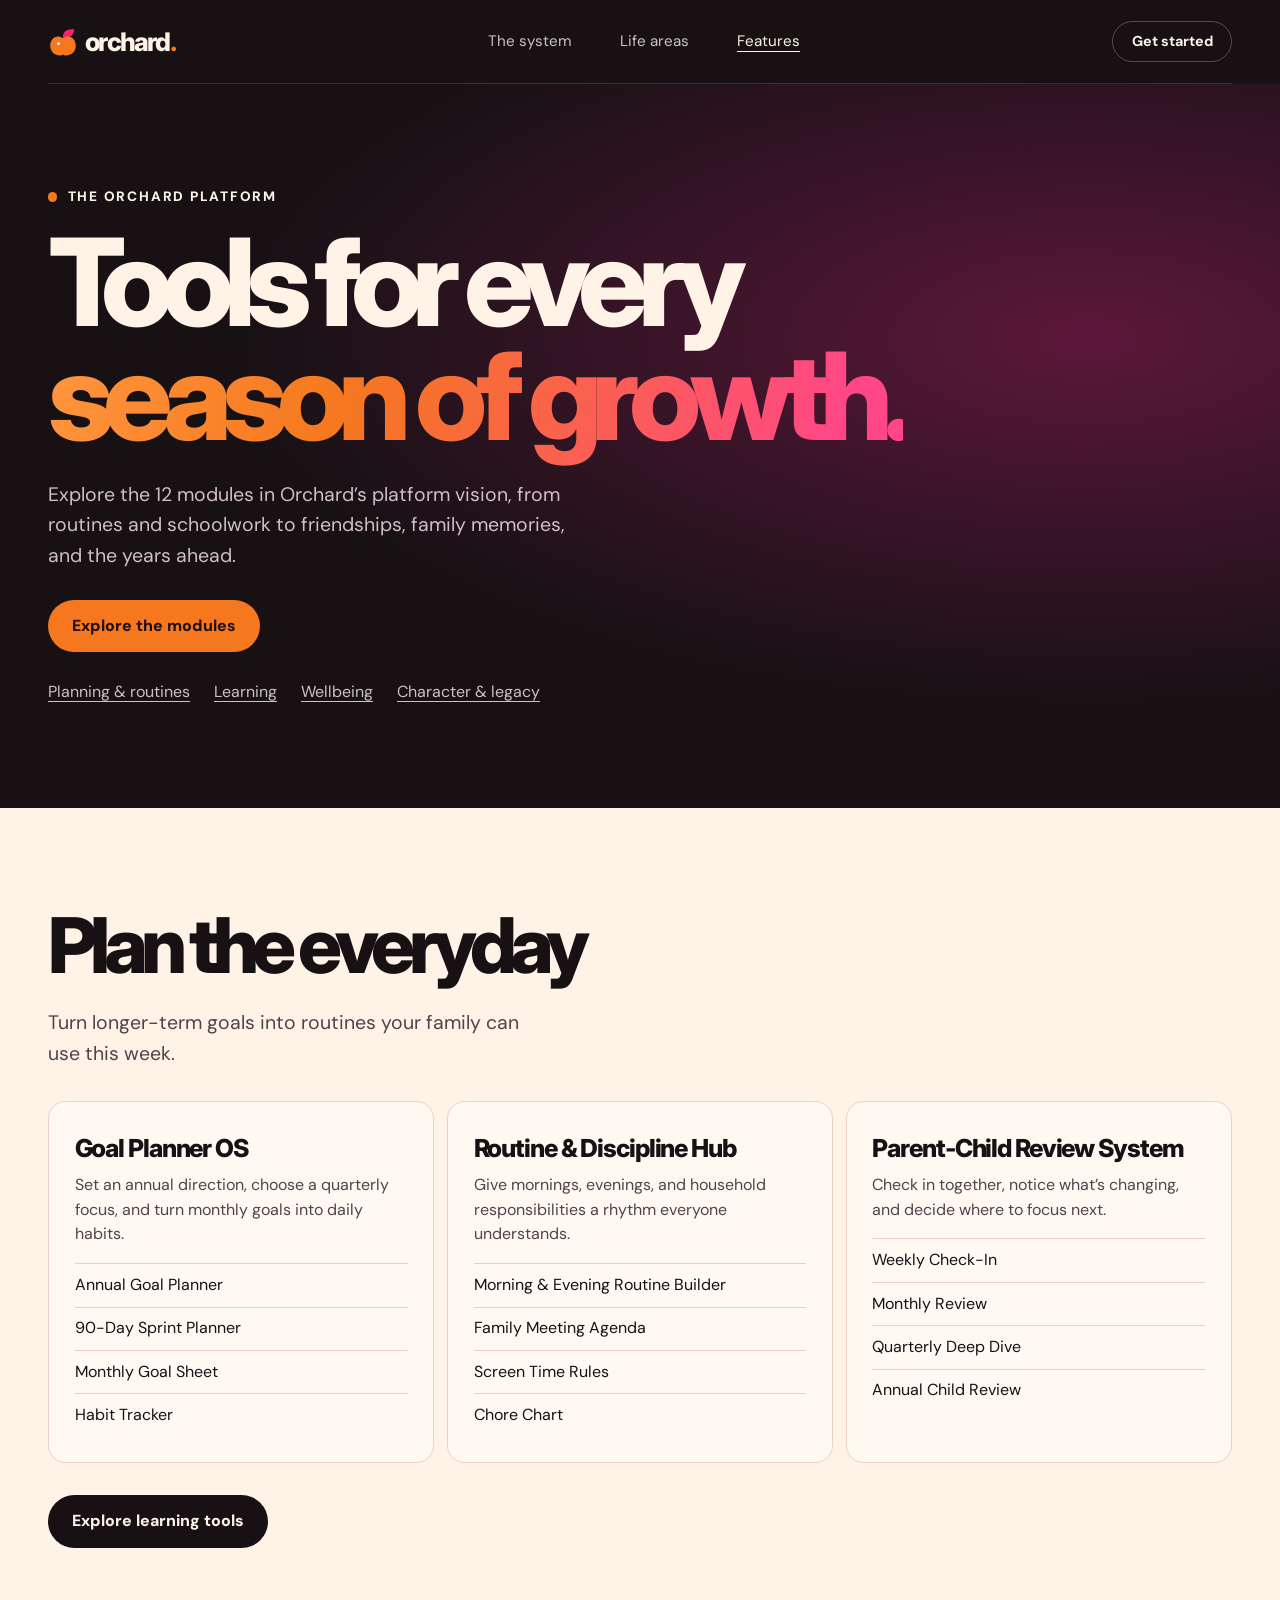
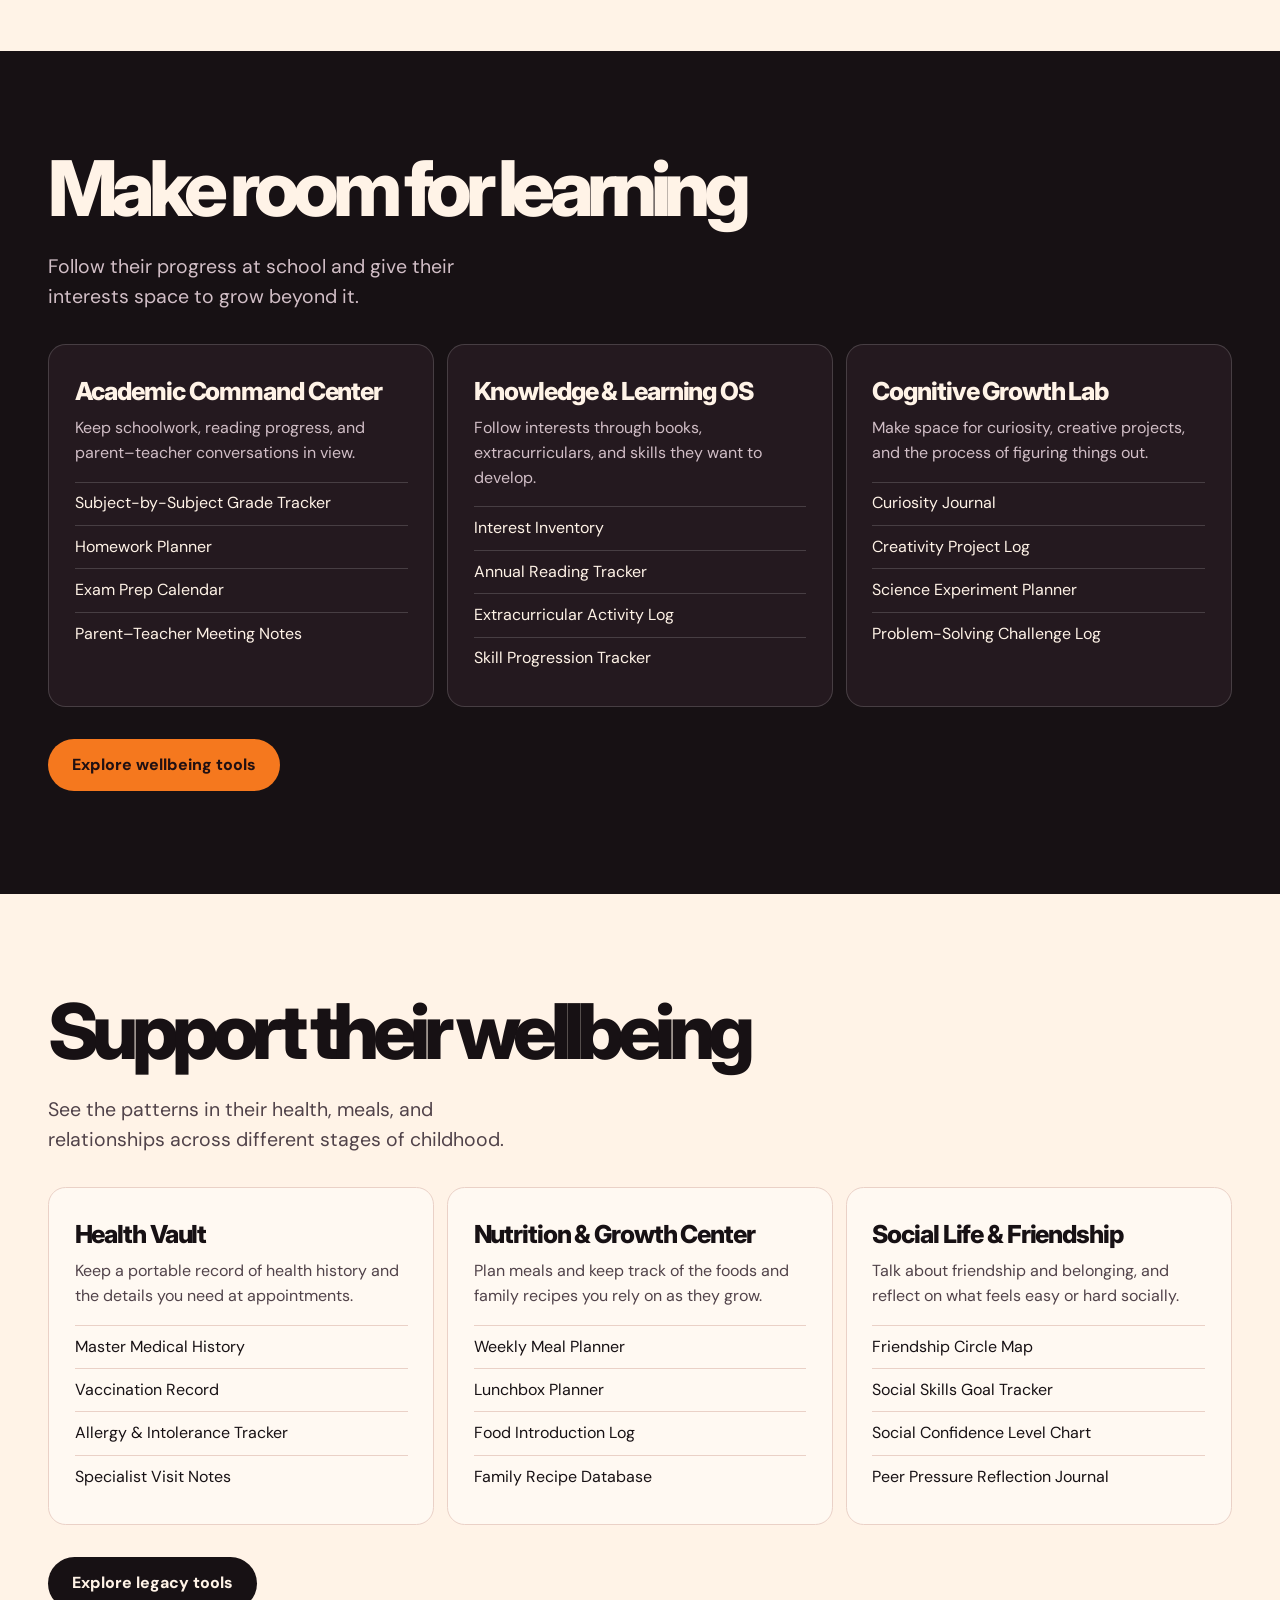
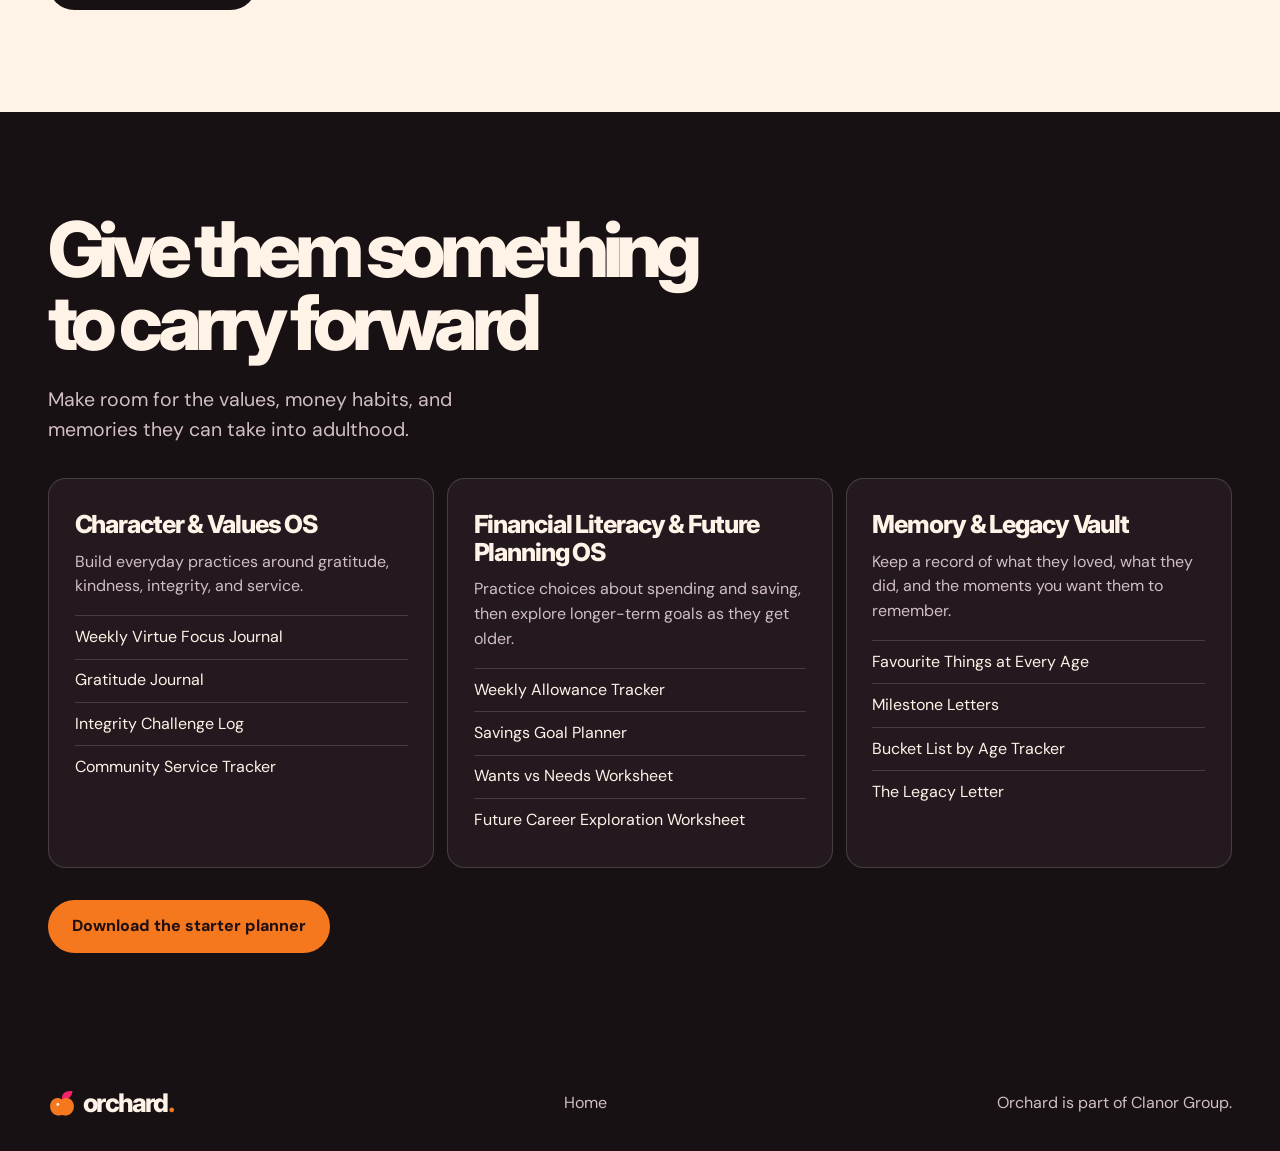
==== features.html @ dafee741 "Expand Orchard overview and add features catalog" ====
<!doctype html>
<html lang="en">
<head>
  <meta charset="utf-8">
  <meta name="viewport" content="width=device-width, initial-scale=1">
  <meta name="theme-color" content="#171114">
  <meta name="description" content="Explore the 12 modules that make up the Orchard platform vision for whole-child development.">
  <title>Orchard Features — The 12 Modules</title>
  <link rel="icon" href="assets/mark.svg" type="image/svg+xml">
  <link rel="preconnect" href="https://fonts.googleapis.com">
  <link rel="preconnect" href="https://fonts.gstatic.com" crossorigin>
  <link href="https://fonts.googleapis.com/css2?family=DM+Sans:wght@400;500;600;700&family=Inter:wght@500;600;700;800&display=swap" rel="stylesheet">
  <link rel="stylesheet" href="styles.css">
</head>
<body>
  <header class="top wrap" id="top">
    <a class="brand" href="./" aria-label="Orchard home"><img src="assets/mark.svg" alt="" width="30" height="30">orchard<span>.</span></a>
    <nav aria-label="Main navigation"><a class="desktop-link" href="./#system">The system</a><a class="desktop-link" href="./#areas">Life areas</a><a href="features.html" aria-current="page">Features</a></nav>
    <a class="nav-action" href="./#start">Get started</a>
  </header>
  <main>
    <section class="feature-hero" aria-labelledby="features-title">
      <div class="wrap depth-section">
        <p class="eyebrow"><i></i> The Orchard platform</p>
        <h1 id="features-title">Tools for every<br><em>season of growth.</em></h1>
        <p class="lede">Explore the 12 modules in Orchard’s platform vision, from routines and schoolwork to friendships, family memories, and the years ahead.</p>
        <a class="button" href="#plan">Explore the modules</a>
        <ul class="feature-index" aria-label="Module categories">
          <li><a href="#plan">Planning &amp; routines</a></li>
          <li><a href="#learn">Learning</a></li>
          <li><a href="#care">Wellbeing</a></li>
          <li><a href="#future">Character &amp; legacy</a></li>
        </ul>
      </div>
    </section>
    <section id="plan" class="feature-band feature-light" aria-labelledby="plan-title">
      <div class="wrap depth-section">
        <h2 id="plan-title">Plan the everyday</h2>
        <p class="lede">Turn longer-term goals into routines your family can use this week.</p>
        <div class="feature-grid">
          <article class="feature-card">
            <h3>Goal Planner OS</h3>
            <p>Set an annual direction, choose a quarterly focus, and turn monthly goals into daily habits.</p>
            <ul aria-label="Example tools">
              <li>Annual Goal Planner</li>
              <li>90-Day Sprint Planner</li>
              <li>Monthly Goal Sheet</li>
              <li>Habit Tracker</li>
            </ul>
          </article>
          <article class="feature-card">
            <h3>Routine &amp; Discipline Hub</h3>
            <p>Give mornings, evenings, and household responsibilities a rhythm everyone understands.</p>
            <ul aria-label="Example tools">
              <li>Morning &amp; Evening Routine Builder</li>
              <li>Family Meeting Agenda</li>
              <li>Screen Time Rules</li>
              <li>Chore Chart</li>
            </ul>
          </article>
          <article class="feature-card" id="parent-child-review">
            <h3>Parent-Child Review System</h3>
            <p>Check in together, notice what’s changing, and decide where to focus next.</p>
            <ul aria-label="Example tools">
              <li>Weekly Check-In</li>
              <li>Monthly Review</li>
              <li>Quarterly Deep Dive</li>
              <li>Annual Child Review</li>
            </ul>
          </article>
        </div>
        <a class="button button-dark" href="#learn">Explore learning tools</a>
      </div>
    </section>
    <section id="learn" class="feature-band" aria-labelledby="learn-title">
      <div class="wrap depth-section">
        <h2 id="learn-title">Make room for learning</h2>
        <p class="lede">Follow their progress at school and give their interests space to grow beyond it.</p>
        <div class="feature-grid">
          <article class="feature-card">
            <h3>Academic Command Center</h3>
            <p>Keep schoolwork, reading progress, and parent–teacher conversations in view.</p>
            <ul aria-label="Example tools">
              <li>Subject-by-Subject Grade Tracker</li>
              <li>Homework Planner</li>
              <li>Exam Prep Calendar</li>
              <li>Parent–Teacher Meeting Notes</li>
            </ul>
          </article>
          <article class="feature-card">
            <h3>Knowledge &amp; Learning OS</h3>
            <p>Follow interests through books, extracurriculars, and skills they want to develop.</p>
            <ul aria-label="Example tools">
              <li>Interest Inventory</li>
              <li>Annual Reading Tracker</li>
              <li>Extracurricular Activity Log</li>
              <li>Skill Progression Tracker</li>
            </ul>
          </article>
          <article class="feature-card">
            <h3>Cognitive Growth Lab</h3>
            <p>Make space for curiosity, creative projects, and the process of figuring things out.</p>
            <ul aria-label="Example tools">
              <li>Curiosity Journal</li>
              <li>Creativity Project Log</li>
              <li>Science Experiment Planner</li>
              <li>Problem-Solving Challenge Log</li>
            </ul>
          </article>
        </div>
        <a class="button " href="#care">Explore wellbeing tools</a>
      </div>
    </section>
    <section id="care" class="feature-band feature-light" aria-labelledby="care-title">
      <div class="wrap depth-section">
        <h2 id="care-title">Support their wellbeing</h2>
        <p class="lede">See the patterns in their health, meals, and relationships across different stages of childhood.</p>
        <div class="feature-grid">
          <article class="feature-card">
            <h3>Health Vault</h3>
            <p>Keep a portable record of health history and the details you need at appointments.</p>
            <ul aria-label="Example tools">
              <li>Master Medical History</li>
              <li>Vaccination Record</li>
              <li>Allergy &amp; Intolerance Tracker</li>
              <li>Specialist Visit Notes</li>
            </ul>
          </article>
          <article class="feature-card">
            <h3>Nutrition &amp; Growth Center</h3>
            <p>Plan meals and keep track of the foods and family recipes you rely on as they grow.</p>
            <ul aria-label="Example tools">
              <li>Weekly Meal Planner</li>
              <li>Lunchbox Planner</li>
              <li>Food Introduction Log</li>
              <li>Family Recipe Database</li>
            </ul>
          </article>
          <article class="feature-card">
            <h3>Social Life &amp; Friendship</h3>
            <p>Talk about friendship and belonging, and reflect on what feels easy or hard socially.</p>
            <ul aria-label="Example tools">
              <li>Friendship Circle Map</li>
              <li>Social Skills Goal Tracker</li>
              <li>Social Confidence Level Chart</li>
              <li>Peer Pressure Reflection Journal</li>
            </ul>
          </article>
        </div>
        <a class="button button-dark" href="#future">Explore legacy tools</a>
      </div>
    </section>
    <section id="future" class="feature-band" aria-labelledby="future-title">
      <div class="wrap depth-section">
        <h2 id="future-title">Give them something to carry forward</h2>
        <p class="lede">Make room for the values, money habits, and memories they can take into adulthood.</p>
        <div class="feature-grid">
          <article class="feature-card">
            <h3>Character &amp; Values OS</h3>
            <p>Build everyday practices around gratitude, kindness, integrity, and service.</p>
            <ul aria-label="Example tools">
              <li>Weekly Virtue Focus Journal</li>
              <li>Gratitude Journal</li>
              <li>Integrity Challenge Log</li>
              <li>Community Service Tracker</li>
            </ul>
          </article>
          <article class="feature-card">
            <h3>Financial Literacy &amp; Future Planning OS</h3>
            <p>Practice choices about spending and saving, then explore longer-term goals as they get older.</p>
            <ul aria-label="Example tools">
              <li>Weekly Allowance Tracker</li>
              <li>Savings Goal Planner</li>
              <li>Wants vs Needs Worksheet</li>
              <li>Future Career Exploration Worksheet</li>
            </ul>
          </article>
          <article class="feature-card" id="memory-legacy">
            <h3>Memory &amp; Legacy Vault</h3>
            <p>Keep a record of what they loved, what they did, and the moments you want them to remember.</p>
            <ul aria-label="Example tools">
              <li>Favourite Things at Every Age</li>
              <li>Milestone Letters</li>
              <li>Bucket List by Age Tracker</li>
              <li>The Legacy Letter</li>
            </ul>
          </article>
        </div>
        <a class="button " href="assets/orchard-starter-planner.txt" download>Download the starter planner</a>
      </div>
    </section>
  </main>
  <footer class="wrap footer"><a class="brand" href="./" aria-label="Orchard home"><img src="assets/mark.svg" alt="" width="28" height="28">orchard<span>.</span></a><a href="./">Home</a><p>Orchard is part of Clanor Group.</p></footer>
</body>
</html>
---- styles.css ----
@charset "UTF-8";
:root {
  color-scheme: dark;
  --ink: #171114;
  --cream: #fff3e7;
  --muted: #d1bec6;
  --orange: #f5781e;
  --pink: #f5236c;
  --display: Inter, Arial, sans-serif;
  --body: "DM Sans", Arial, sans-serif;
}
*, *::before, *::after { box-sizing: border-box; }
html { scroll-behavior: smooth; }
body { margin: 0; background: var(--ink); color: var(--cream); font: 1rem/1.55 var(--body); }
a { color: inherit; text-decoration: none; }
a:focus-visible { outline: 3px solid currentColor; outline-offset: 5px; }
img { display: block; max-width: 100%; }
.wrap { width: min(100% - 4rem, 74rem); margin-inline: auto; }
.top { height: 5.25rem; display: flex; align-items: center; justify-content: space-between; gap: 1rem; border-bottom: 1px solid #ffffff22; }
.brand { display: inline-flex; align-items: center; gap: .45rem; font: 800 1.6rem/1 var(--display); letter-spacing: -.07em; }
.brand span { color: var(--orange); margin-left: -.4rem; }
nav { display: flex; gap: clamp(1rem, 4vw, 3rem); color: var(--muted); font-size: .95rem; }
nav a:hover { color: var(--cream); }
.nav-action { border: 1px solid #ffffff40; border-radius: 999px; padding: .53rem 1.15rem; font-weight: 700; font-size: .9rem; white-space: nowrap; }
.nav-action:hover { border-color: var(--orange); }
.hero { position: relative; isolation: isolate; padding-top: clamp(4rem, 9vw, 8rem); overflow: clip; }
.hero-content { position: relative; z-index: 2; width: 56%; padding-bottom: clamp(3rem, 7vw, 6rem); }
.eyebrow { display: flex; align-items: center; gap: .65rem; margin: 0 0 1.1rem; font-size: .85rem; font-weight: 800; letter-spacing: .13em; text-transform: uppercase; }
.eyebrow i { width: .58rem; height: .58rem; border-radius: 50%; background: var(--orange); }
h1, h2 { margin: 0; font-family: var(--display); font-weight: 800; line-height: .94; letter-spacing: -.085em; }
h1 { font-size: clamp(3.5rem, 9.5vw, 9rem); }
h1 em { font-style: normal; color: var(--orange); background: linear-gradient(105deg, #ff963f 0%, var(--orange) 35%, #ff4787 92%); background-clip: text; -webkit-text-fill-color: transparent; }
h2 { font-size: clamp(3.3rem, 7vw, 6.35rem); }
.lede { max-width: 30rem; margin: 1.65rem 0 1.8rem; color: var(--muted); font-size: clamp(1.05rem, 1.65vw, 1.22rem); }
.button { display: inline-flex; min-height: 3.3rem; align-items: center; justify-content: center; border-radius: 999px; padding: .7rem 1.5rem; background: var(--orange); color: #211012; font-weight: 800; transition: background .2s, transform .2s; }
.button:hover { background: #ff9a4f; transform: translateY(-3px); }
.hero-art { position: absolute; z-index: -1; inset: .5rem -10% auto 32%; height: min(57vw, 41rem); overflow: hidden; background: radial-gradient(ellipse, #712246, transparent 65%); }
.hero-art img, .start-art img { width: 100%; height: 100%; object-fit: cover; }
.hero-art img { animation: drift 4.6s ease-in-out forwards; }
.hero-art::after { content: ""; position: absolute; inset: 0; background: linear-gradient(90deg, var(--ink), transparent 36%), linear-gradient(0deg, var(--ink), transparent 25%, transparent 79%, var(--ink)); }
.orbit { position: absolute; inset: 25% 16% 23% 29%; border: 1px solid #ffd6e650; border-radius: 50%; transform: rotate(-29deg); animation: orbit 4.6s ease-in-out forwards; }
.spark { color: #ffc089; position: absolute; z-index: 1; animation: gleam 2.2s ease-in-out 2 alternate; }
.spark-one { top: 26%; right: 21%; font-size: 1.8rem; }
.spark-two { bottom: 27%; left: 37%; animation-delay: -1.5s; }
.stats { position: relative; margin: 0; padding: 1.65rem 0 2rem; display: grid; grid-template-columns: repeat(3, 1fr); border-top: 1px solid #ffffff22; }
.stats div { display: flex; align-items: baseline; gap: .8rem; }
.stats div + div { border-left: 1px solid #ffffff22; padding-left: 1.4rem; }
.stats dt { font: 800 clamp(1.55rem, 4vw, 2.7rem)/1 var(--display); letter-spacing: -.06em; }
.stats dd { margin: 0; color: var(--muted); font-size: .95rem; }
.system { background: var(--cream); color: var(--ink); }
.section-grid { display: grid; grid-template-columns: 1.05fr 1fr; align-items: center; gap: clamp(2rem, 6vw, 6rem); padding-block: clamp(4rem, 9vw, 8rem); }
.system .lede { color: #51434a; }
.system .eyebrow i { background: #ba1654; }
.button-dark { background: var(--ink); color: var(--cream); }
.button-dark:hover { background: #43222f; }
.practice { border-radius: 1.6rem; background: #f8e5e1; padding: clamp(1rem, 3vw, 2rem); border: 1px solid #e7cbc7; box-shadow: 0 1.5rem 4rem #3a142315; }
.practice-head { display: flex; align-items: center; gap: .7rem; font-weight: 800; }
.example { margin-left: auto; font-size: .82rem; color: #6d4857; }
.practice ol { list-style: none; padding: 0; margin: 1.3rem 0 0; display: grid; gap: .65rem; }
.practice li { display: flex; align-items: center; gap: .85rem; padding: 1rem; background: #fff7ef; border: 1px solid #ecd6ce; border-radius: .9rem; }
.practice li p { margin: .1rem 0 0; color: #54444a; }
.step-icon { display: grid; flex: none; place-items: center; width: 2.5rem; height: 2.5rem; background: #ffd2ae; border-radius: .65rem; color: #712e12; font-size: 1.25rem; }
.practice li:nth-child(2) .step-icon { background: #ffc7dc; color: #831442; }
.areas { padding-block: clamp(4rem, 8vw, 7rem); }
.area-list { display: grid; grid-template-columns: repeat(5, 1fr); gap: .6rem; margin: 2rem 0; padding: 0; list-style: none; }
.area-list li { display: flex; align-items: center; gap: .6rem; min-height: 3.5rem; padding: .7rem 1rem; border-radius: .8rem; border: 1px solid #ffffff24; background: #21181e; }
.area-list li::before { content: ""; width: .45rem; height: .45rem; flex: none; border-radius: 50%; background: var(--pink); }
.area-list li:nth-child(odd)::before { background: var(--orange); }
.start { background: #fa6096; color: var(--ink); overflow: hidden; }
.start-inner { position: relative; isolation: isolate; padding-block: clamp(4rem, 8vw, 7rem); }
.start-content { width: 56%; }
.start .lede { color: #361522; }
.start-art { position: absolute; z-index: -1; inset: 0 -8% 0 50%; overflow: hidden; }
.start-art img { object-position: 80% center; animation: drift 7s ease-in-out forwards; }
.start-art::after { content: ""; position: absolute; inset: 0; background: linear-gradient(90deg, #fa6096 2%, transparent 44%); }
.footer { display: flex; align-items: center; justify-content: space-between; gap: 1rem; min-height: 6rem; color: var(--muted); }
.footer .brand { color: var(--cream); }
@keyframes drift { from { transform: scale(1.02) translateY(-.4%); } to { transform: scale(1.1) translateY(1.6%); } }
@keyframes orbit { to { transform: rotate(-35deg) scale(1.08); } }
@keyframes gleam { from { opacity: .35; transform: scale(.75); } to { opacity: 1; transform: scale(1.15); } }
@media (max-width: 800px) {
  .wrap { width: min(100% - 2.5rem, 74rem); }
  .hero-content { width: 63%; }
  .hero-art { inset-inline: 28% -15%; height: 32rem; }
  .area-list { grid-template-columns: repeat(3, 1fr); }
}
@media (max-width: 590px) {
  .top { height: 4.4rem; }
  nav { display: none; }
  .hero { padding-top: 3rem; }
  .hero-content, .start-content { width: 100%; padding-bottom: 0; }
  .hero-art { position: relative; inset: auto; height: 18rem; margin: .5rem -1.25rem 0; }
  .hero-art::after { background: linear-gradient(0deg, var(--ink), transparent 24%, transparent 75%, var(--ink)); }
  .stats { gap: .55rem; }
  .stats div { display: block; }
  .stats div + div { padding-left: .6rem; }
  .stats dd { margin-top: .4rem; font-size: .83rem; }
  .section-grid { grid-template-columns: 1fr; }
  .area-list { grid-template-columns: repeat(2, 1fr); }
  .area-list li { padding-inline: .65rem; }
  .start-inner { display: flex; flex-direction: column-reverse; padding-bottom: 0; }
  .start-art { position: relative; inset: auto; height: 14rem; margin: 1rem -1.25rem 0; }
  .start-art::after { background: linear-gradient(180deg, #fa6096, transparent 38%); }
  .footer { flex-wrap: wrap; padding-block: 1rem; }
  .footer p { margin: 0; }
}
@media (prefers-reduced-motion: reduce) {
  html { scroll-behavior: auto; }
  *, *::before, *::after { animation: none !important; transition: none !important; }
}

/* Platform overview and module catalog */
.top nav a[aria-current="page"] { color: var(--cream); text-decoration: underline; text-underline-offset: .35em; }
.depth-section { padding-block: clamp(4rem, 8vw, 7rem); }
.rhythm, .feature-light { background: var(--cream); color: var(--ink); }
.rhythm .lede, .feature-light .lede { color: #51434a; }
.rhythm-list, .roles, .feature-grid { display: grid; gap: .8rem; margin: 2rem 0; }
.rhythm-list { grid-template-columns: repeat(4, minmax(0, 1fr)); list-style: none; padding: 0; }
.rhythm-list li, .roles article, .feature-card { padding: clamp(1rem, 2.5vw, 1.6rem); border-radius: 1.1rem; }
.rhythm-list li { border: 1px solid #ead1c7; background: #fff9f2; }
.rhythm-list span, .legacy-note span { color: #9b1848; font-size: .85rem; font-weight: 800; text-transform: uppercase; letter-spacing: .08em; }
.rhythm-list h3, .roles h3, .feature-card h3 { margin: .45rem 0; font: 800 clamp(1.2rem, 2.1vw, 1.55rem)/1.12 var(--display); letter-spacing: -.045em; }
.rhythm-list p, .roles p, .feature-card p { margin: .65rem 0 0; }
.roles { grid-template-columns: repeat(2, minmax(0, 1fr)); }
.roles article, .feature-card { border: 1px solid #ffffff29; background: #24191f; }
.roles article:first-child { border-top-color: var(--orange); }
.roles article:last-child { border-top-color: var(--pink); }
.roles p, .feature-card p { color: var(--muted); }
.legacy { background: #ffd8c2; color: var(--ink); }
.legacy .lede { color: #503335; }
.legacy-note { border: 1px solid #e9baa6; border-radius: 1.4rem; padding: clamp(1.5rem, 4vw, 3rem); background: #fff3e7; box-shadow: .65rem .65rem 0 #f5236c32; }
.legacy-note blockquote { margin: 1rem 0; font: 700 clamp(1.45rem, 3vw, 2.1rem)/1.24 var(--display); letter-spacing: -.045em; }
.legacy-note p { margin: 0; color: #61444a; }
.feature-hero .lede { max-width: 34rem; }
.feature-hero { background: radial-gradient(ellipse at 85% 35%, #5c173b 0, transparent 56%); }
.feature-index { display: flex; list-style: none; padding: 0; gap: .65rem 1.5rem; flex-wrap: wrap; margin: 1.75rem 0 0; color: var(--muted); }
.feature-index a { text-decoration: underline; text-underline-offset: .28em; }
.feature-band h2 { max-width: 14ch; font-size: clamp(3rem, 6vw, 5.4rem); }
.feature-grid { grid-template-columns: repeat(3, minmax(0, 1fr)); }
.feature-light .feature-card { background: #fff9f2; border: 1px solid #ead1c7; }
.feature-light .feature-card p { color: #51434a; }
.feature-card ul { list-style: none; margin: 1rem 0 0; padding: 0; }
.feature-card li { padding: .55rem 0; border-top: 1px solid #ffffff29; }
.feature-light .feature-card li { border-color: #ead1c7; }
.feature-card[id] { scroll-margin-top: 1rem; }

@media (max-width: 800px) {
  .rhythm-list, .feature-grid { grid-template-columns: repeat(2, minmax(0, 1fr)); }
}
@media (max-width: 590px) {
  .top { gap: .55rem; }
  .top nav { display: flex; }
  .top nav .desktop-link { display: none; }
  .nav-action { padding-inline: .7rem; }
  .top .brand { font-size: 1.36rem; }
  .top .brand img { width: 25px; height: 25px; }
  .roles, .feature-grid { grid-template-columns: 1fr; }
}
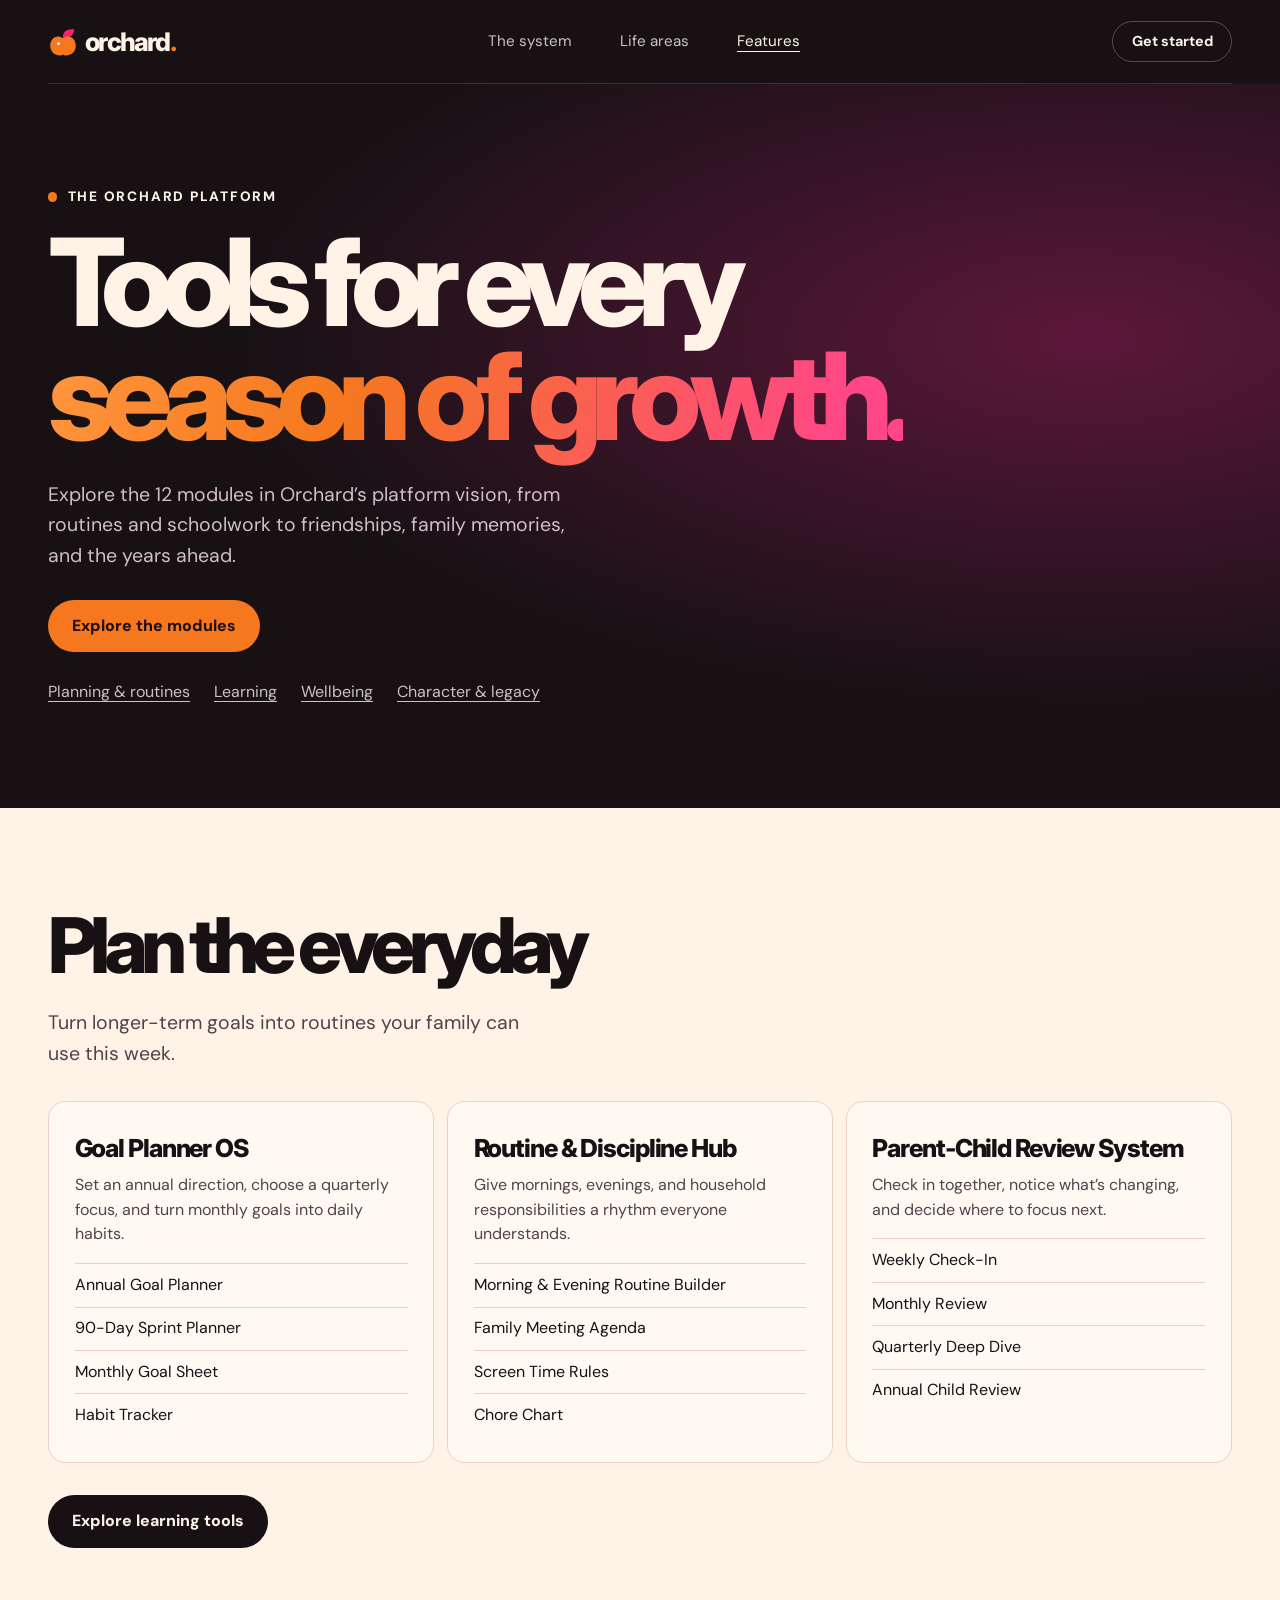
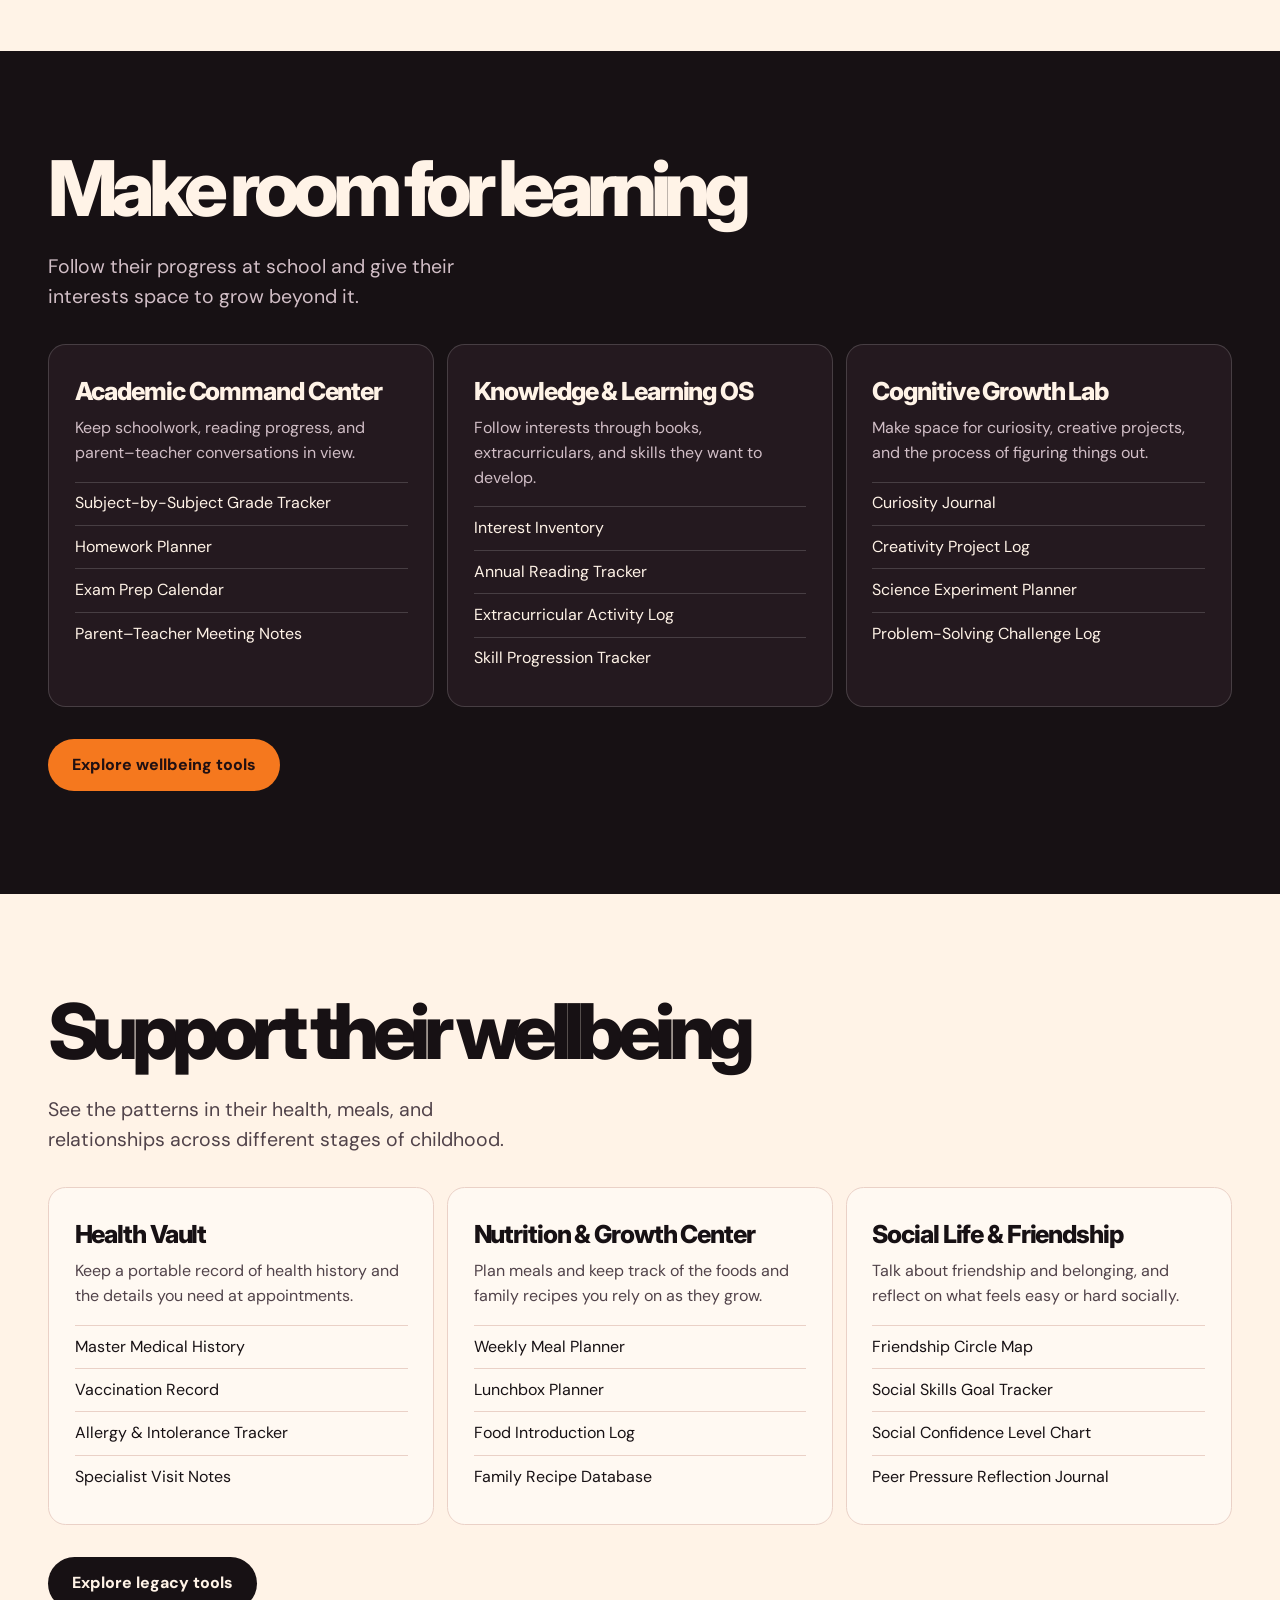
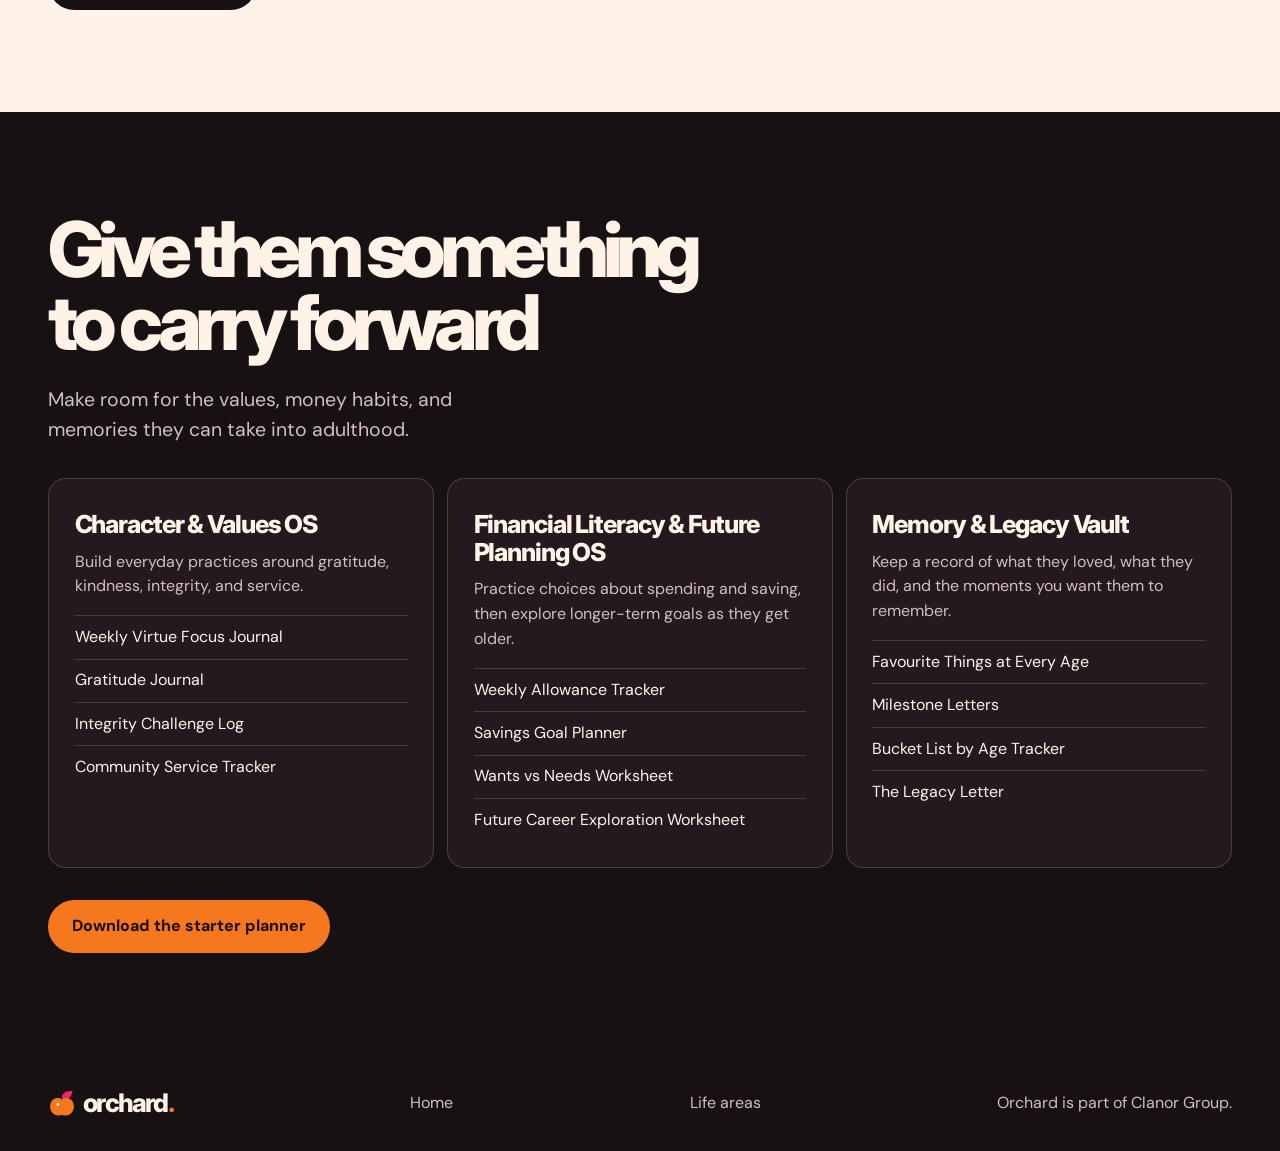
==== commit 0743b8b0: "Add Orchard life areas guide" ====
--- a/features.html
+++ b/features.html
@@ -15,7 +15,7 @@
 <body>
   <header class="top wrap" id="top">
     <a class="brand" href="./" aria-label="Orchard home"><img src="assets/mark.svg" alt="" width="30" height="30">orchard<span>.</span></a>
-    <nav aria-label="Main navigation"><a class="desktop-link" href="./#system">The system</a><a class="desktop-link" href="./#areas">Life areas</a><a href="features.html" aria-current="page">Features</a></nav>
+    <nav aria-label="Main navigation"><a class="desktop-link" href="./#system">The system</a><a href="life-areas.html">Life areas</a><a href="features.html" aria-current="page">Features</a></nav>
     <a class="nav-action" href="./#start">Get started</a>
   </header>
   <main>
@@ -190,6 +190,6 @@
       </div>
     </section>
   </main>
-  <footer class="wrap footer"><a class="brand" href="./" aria-label="Orchard home"><img src="assets/mark.svg" alt="" width="28" height="28">orchard<span>.</span></a><a href="./">Home</a><p>Orchard is part of Clanor Group.</p></footer>
+  <footer class="wrap footer"><a class="brand" href="./" aria-label="Orchard home"><img src="assets/mark.svg" alt="" width="28" height="28">orchard<span>.</span></a><a href="./">Home</a><a href="life-areas.html">Life areas</a><p>Orchard is part of Clanor Group.</p></footer>
 </body>
 </html>
--- a/styles.css
+++ b/styles.css
@@ -156,3 +156,29 @@
   .top .brand img { width: 25px; height: 25px; }
   .roles, .feature-grid { grid-template-columns: 1fr; }
 }
+
+/* Whole-child life area guide */
+.life-hero .section-grid { grid-template-columns: 1.15fr 1fr; }
+.life-hero h1 { font-size: clamp(3.5rem, 8.4vw, 7.5rem); }
+.life-art { min-width: 0; overflow: hidden; border-radius: 1.5rem; border: 1px solid #ffffff24; }
+.life-art img { width: 100%; aspect-ratio: 4 / 3; object-fit: cover; object-position: 68%; animation: drift 4.6s ease-in-out forwards; }
+.life-index { display: flex; flex-wrap: wrap; gap: .65rem 1.25rem; list-style: none; padding: 0; margin: 1.8rem 0; }
+.life-index a, .tool-link { color: #86183f; text-decoration: underline; text-underline-offset: .25em; font-weight: 700; }
+.life-grid { display: grid; grid-template-columns: repeat(2, minmax(0, 1fr)); gap: .85rem; margin: 2rem 0; }
+.life-grid .life-card { display: flex; flex-direction: column; padding: clamp(1.2rem, 3vw, 2rem); border-top: 3px solid var(--orange); }
+.life-grid .life-card:nth-child(even) { border-top-color: var(--pink); }
+.life-card dl { margin: 1.1rem 0 1.3rem; padding-top: .9rem; border-top: 1px solid #ead1c7; }
+.life-card dt { font-weight: 800; }
+.life-card dd { margin: .12rem 0 .7rem; color: #51434a; }
+.life-card .tool-link { margin-top: auto; align-self: flex-start; }
+@media (max-width: 650px) {
+  .life-hero .section-grid, .life-grid { grid-template-columns: 1fr; }
+}
+@media (max-width: 590px) {
+  .top nav { gap: .7rem; }
+}
+@media (max-width: 420px) {
+  .top { display: grid; grid-template-columns: 1fr auto; height: auto; padding-block: .8rem; row-gap: .6rem; }
+  .top nav { grid-row: 2; grid-column: 1 / -1; }
+  .top .nav-action { grid-row: 1; grid-column: 2; }
+}
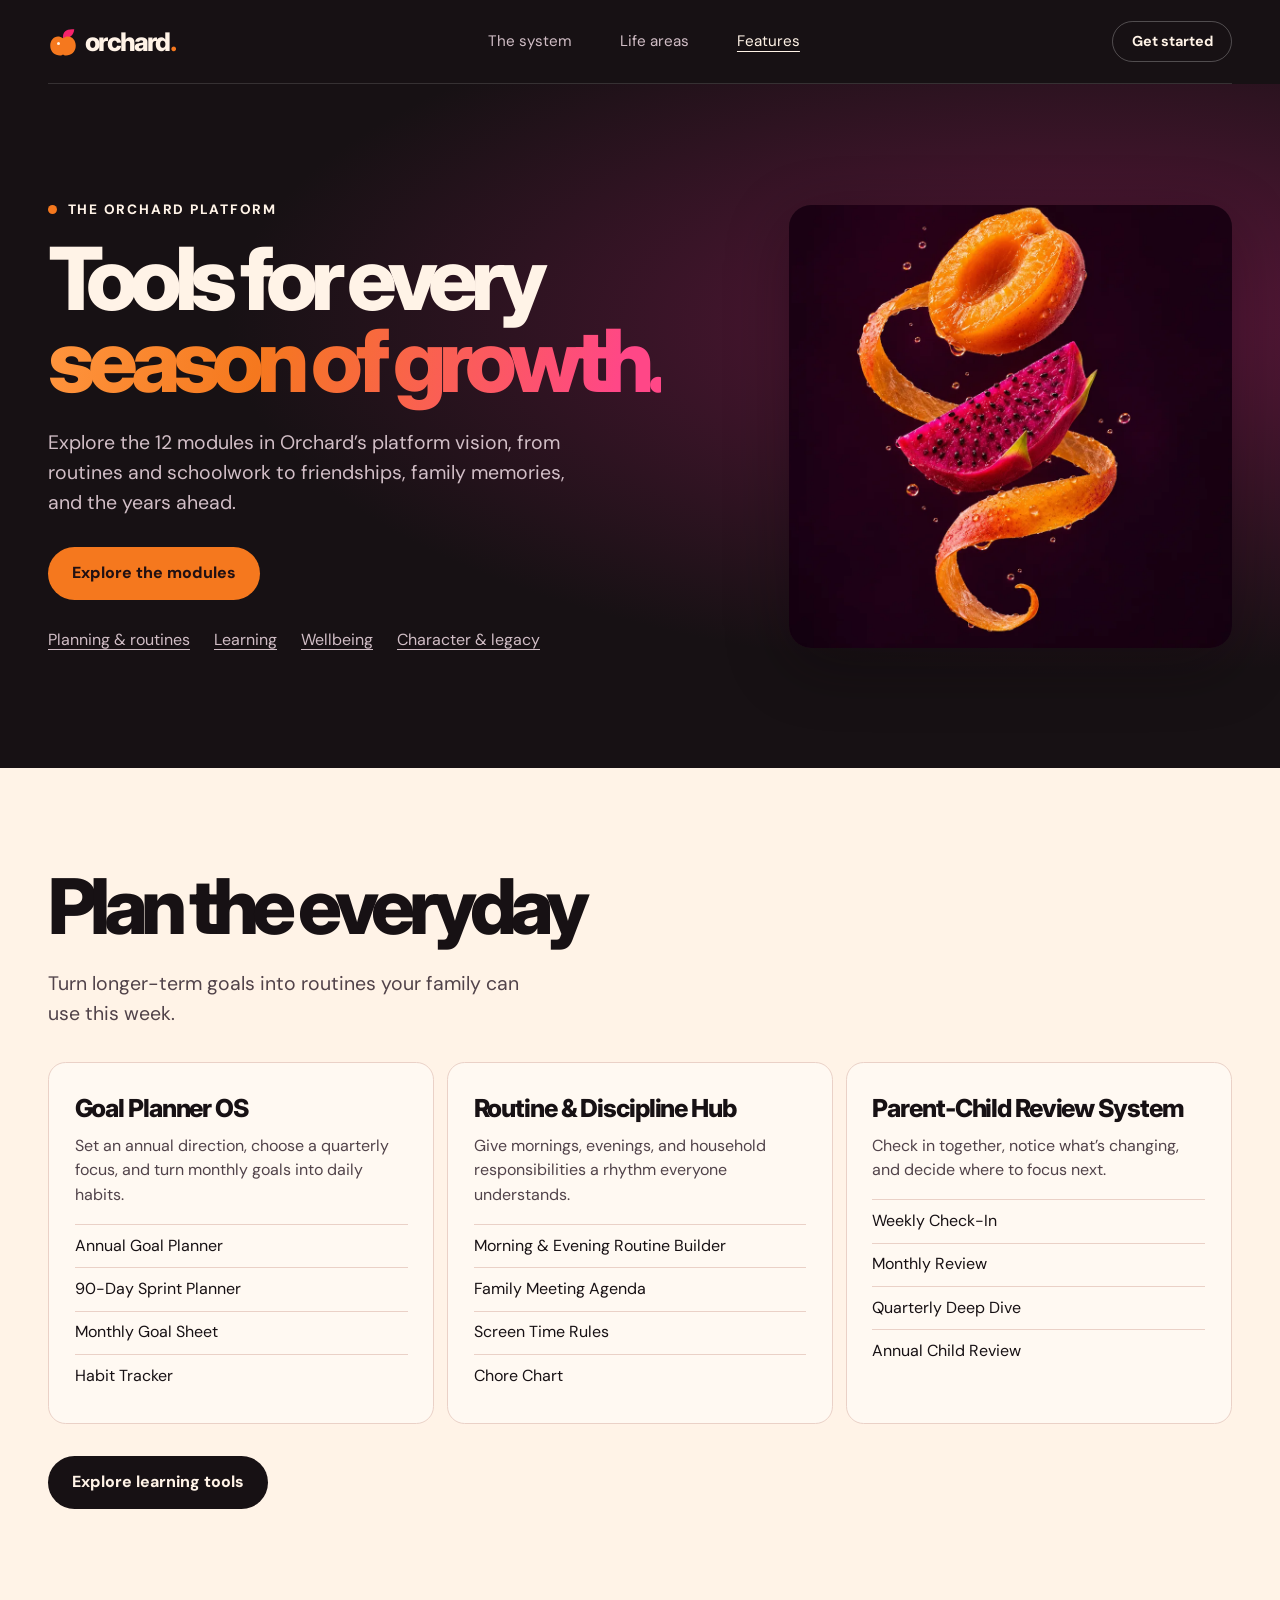
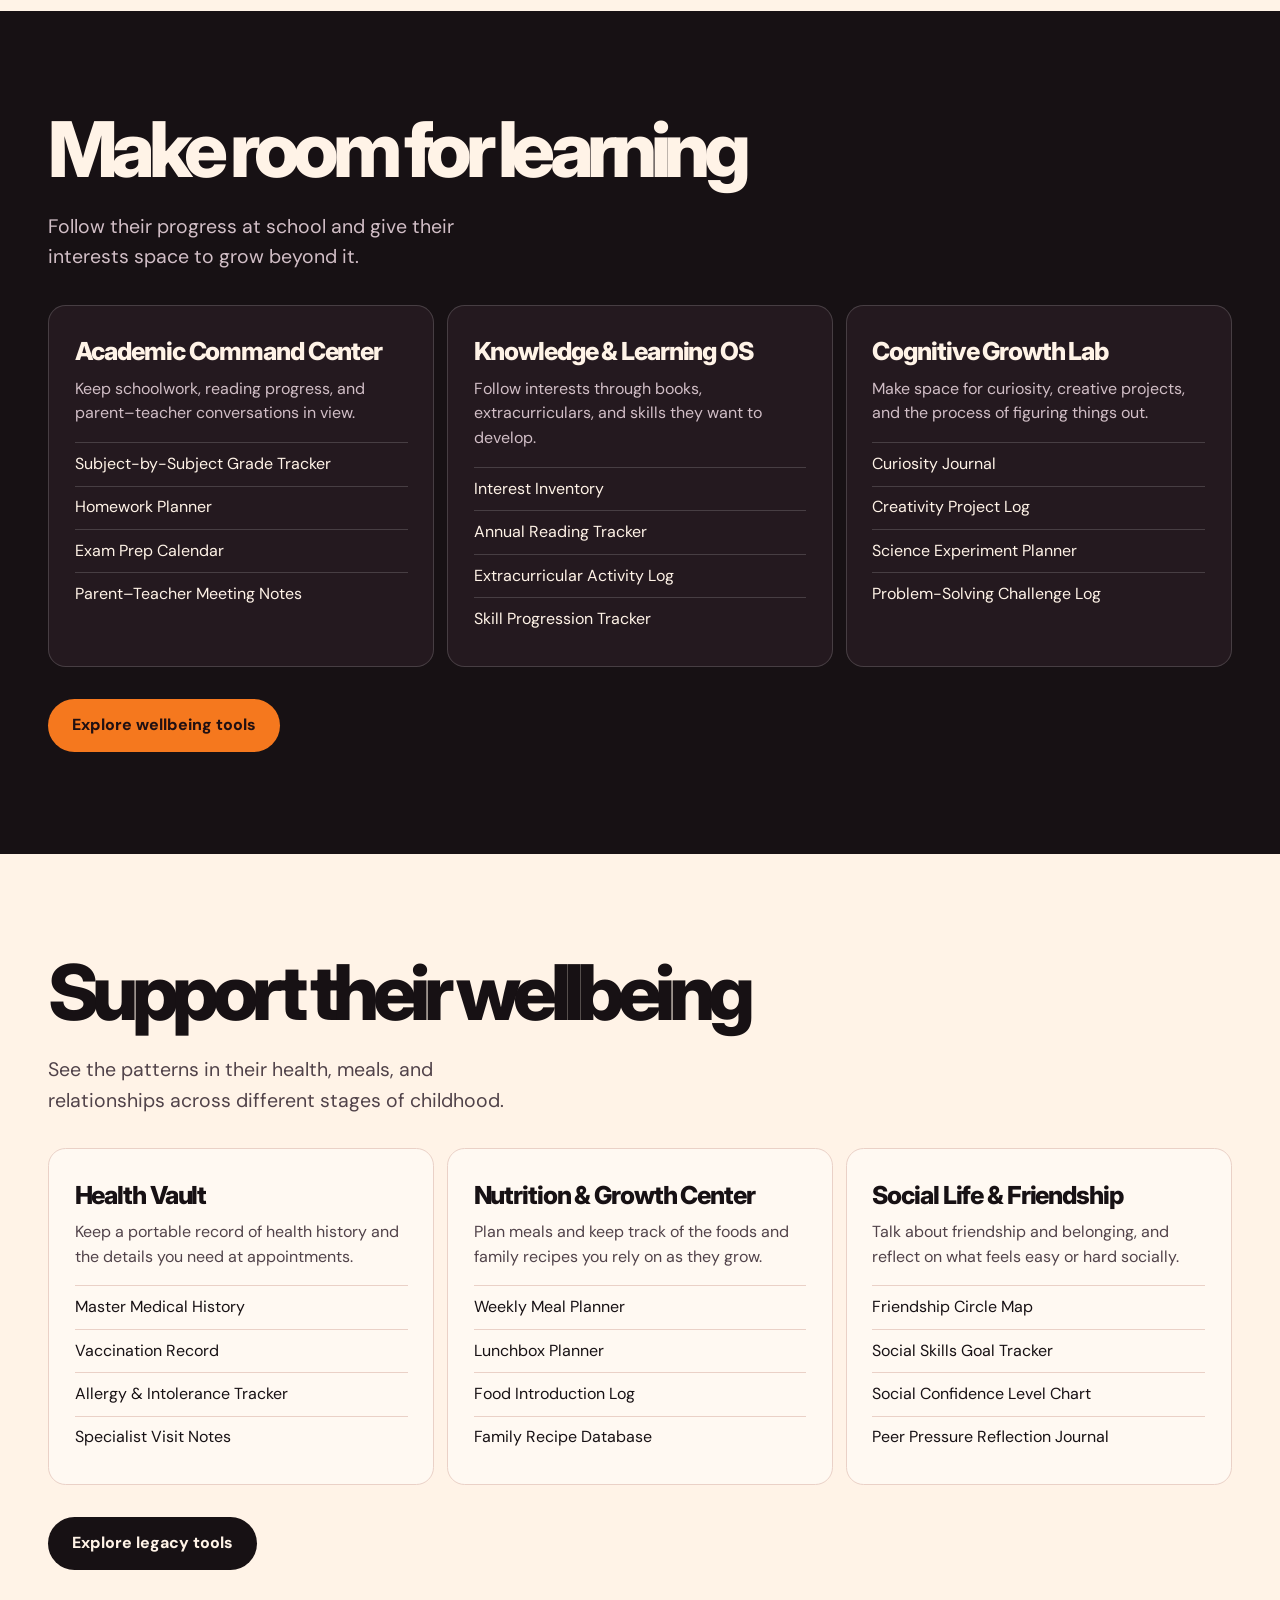
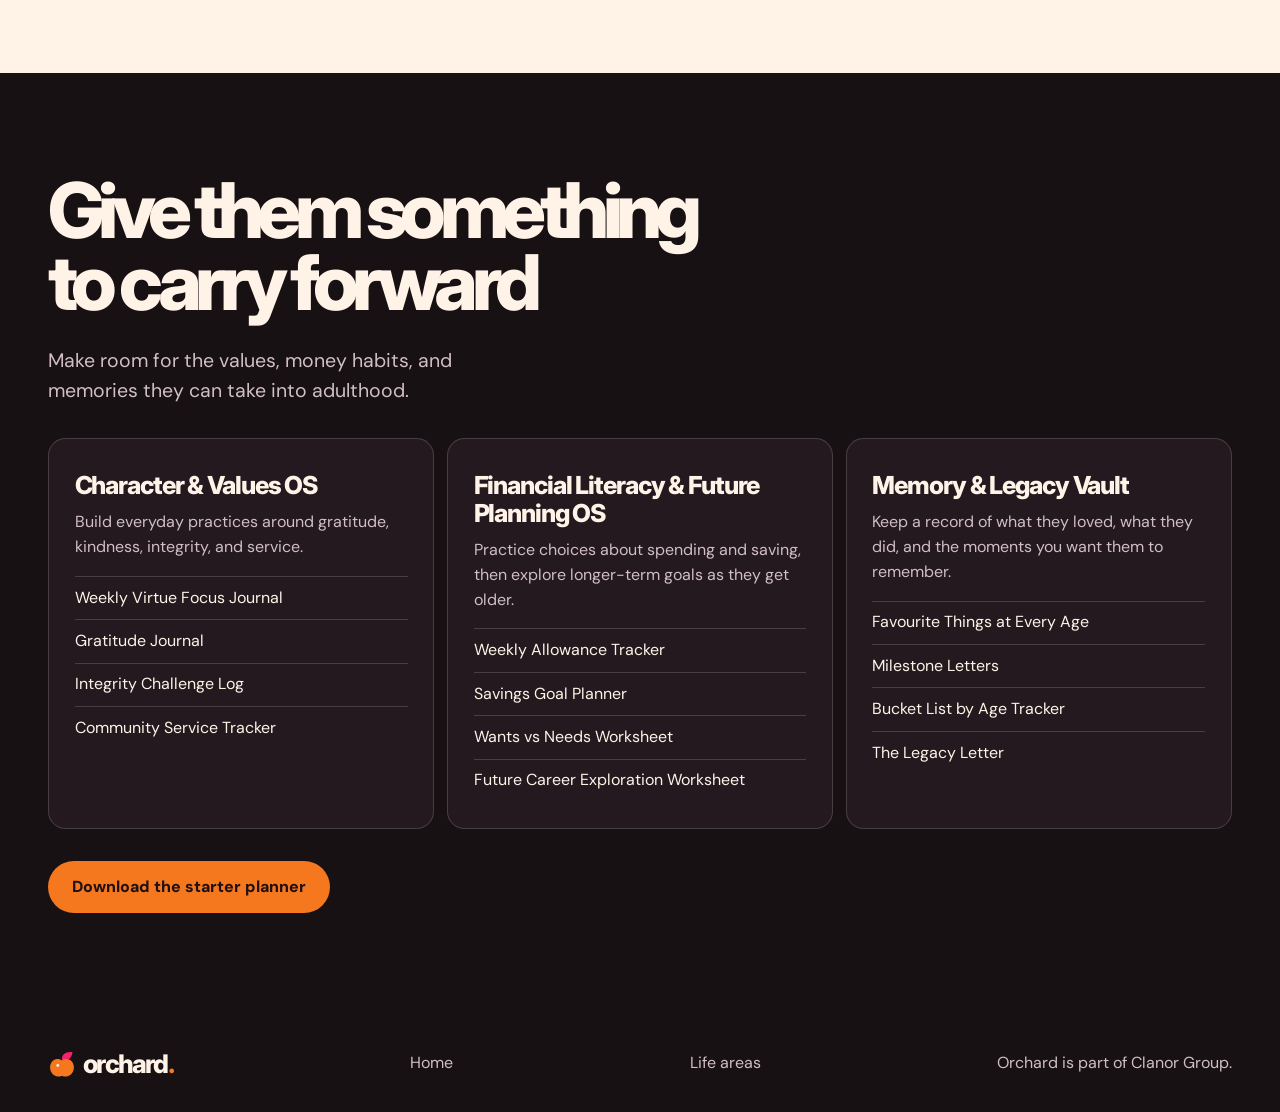
==== commit cd2ff0d1: "Add animated editorial artwork across Orchard" ====
--- a/features.html
+++ b/features.html
@@ -20,17 +20,22 @@
   </header>
   <main>
     <section class="feature-hero" aria-labelledby="features-title">
-      <div class="wrap depth-section">
-        <p class="eyebrow"><i></i> The Orchard platform</p>
-        <h1 id="features-title">Tools for every<br><em>season of growth.</em></h1>
-        <p class="lede">Explore the 12 modules in Orchard’s platform vision, from routines and schoolwork to friendships, family memories, and the years ahead.</p>
-        <a class="button" href="#plan">Explore the modules</a>
-        <ul class="feature-index" aria-label="Module categories">
-          <li><a href="#plan">Planning &amp; routines</a></li>
-          <li><a href="#learn">Learning</a></li>
-          <li><a href="#care">Wellbeing</a></li>
-          <li><a href="#future">Character &amp; legacy</a></li>
-        </ul>
+      <div class="wrap section-grid feature-hero-grid">
+        <div>
+          <p class="eyebrow"><i></i> The Orchard platform</p>
+          <h1 id="features-title">Tools for every<br><em>season of growth.</em></h1>
+          <p class="lede">Explore the 12 modules in Orchard’s platform vision, from routines and schoolwork to friendships, family memories, and the years ahead.</p>
+          <a class="button" href="#plan">Explore the modules</a>
+          <ul class="feature-index" aria-label="Module categories">
+            <li><a href="#plan">Planning &amp; routines</a></li>
+            <li><a href="#learn">Learning</a></li>
+            <li><a href="#care">Wellbeing</a></li>
+            <li><a href="#future">Character &amp; legacy</a></li>
+          </ul>
+        </div>
+        <div class="editorial-art feature-art" aria-hidden="true">
+          <img src="assets/features-art.webp" alt="" width="960" height="960" fetchpriority="high">
+        </div>
       </div>
     </section>
     <section id="plan" class="feature-band feature-light" aria-labelledby="plan-title">
@@ -191,5 +196,6 @@
     </section>
   </main>
   <footer class="wrap footer"><a class="brand" href="./" aria-label="Orchard home"><img src="assets/mark.svg" alt="" width="28" height="28">orchard<span>.</span></a><a href="./">Home</a><a href="life-areas.html">Life areas</a><p>Orchard is part of Clanor Group.</p></footer>
+  <script src="artwork.js" defer></script>
 </body>
 </html>
--- a/styles.css
+++ b/styles.css
@@ -182,3 +182,30 @@
   .top nav { grid-row: 2; grid-column: 1 / -1; }
   .top .nav-action { grid-row: 1; grid-column: 2; }
 }
+
+/* Editorial photography */
+.editorial-art {
+  overflow: hidden;
+  min-width: 0;
+  aspect-ratio: 1;
+  border-radius: 1.4rem;
+  background: #28151f;
+}
+.editorial-art img { width: 100%; height: 100%; object-fit: cover; }
+.editorial-art.in-view img { animation: editorial-drift 4.6s cubic-bezier(.2, .65, .3, 1) both; }
+.legacy-art { aspect-ratio: 6 / 5; background: #eeb89d; }
+.legacy-visual { display: grid; gap: .85rem; }
+.feature-art { box-shadow: 0 1.1rem 4rem #0b050a55; }
+.feature-hero-grid { grid-template-columns: minmax(0, 1.2fr) minmax(0, .8fr); }
+.feature-hero-grid h1 { font-size: clamp(3.25rem, 6.8vw, 6.2rem); }
+.garden-layout { display: grid; grid-template-columns: minmax(0, 1.2fr) minmax(0, .8fr); align-items: center; gap: clamp(2rem, 5vw, 4.5rem); }
+.garden-layout h2 { font-size: clamp(3rem, 5.5vw, 5.4rem); }
+.garden-layout .roles { grid-template-columns: 1fr; }
+@keyframes editorial-drift {
+  from { transform: scale(1.1) translateY(2%); }
+  to { transform: scale(1.025) translateY(-.5%); }
+}
+@media (max-width: 700px) {
+  .feature-hero-grid, .garden-layout { grid-template-columns: 1fr; }
+  .feature-art, .garden-art { max-height: 25rem; }
+}
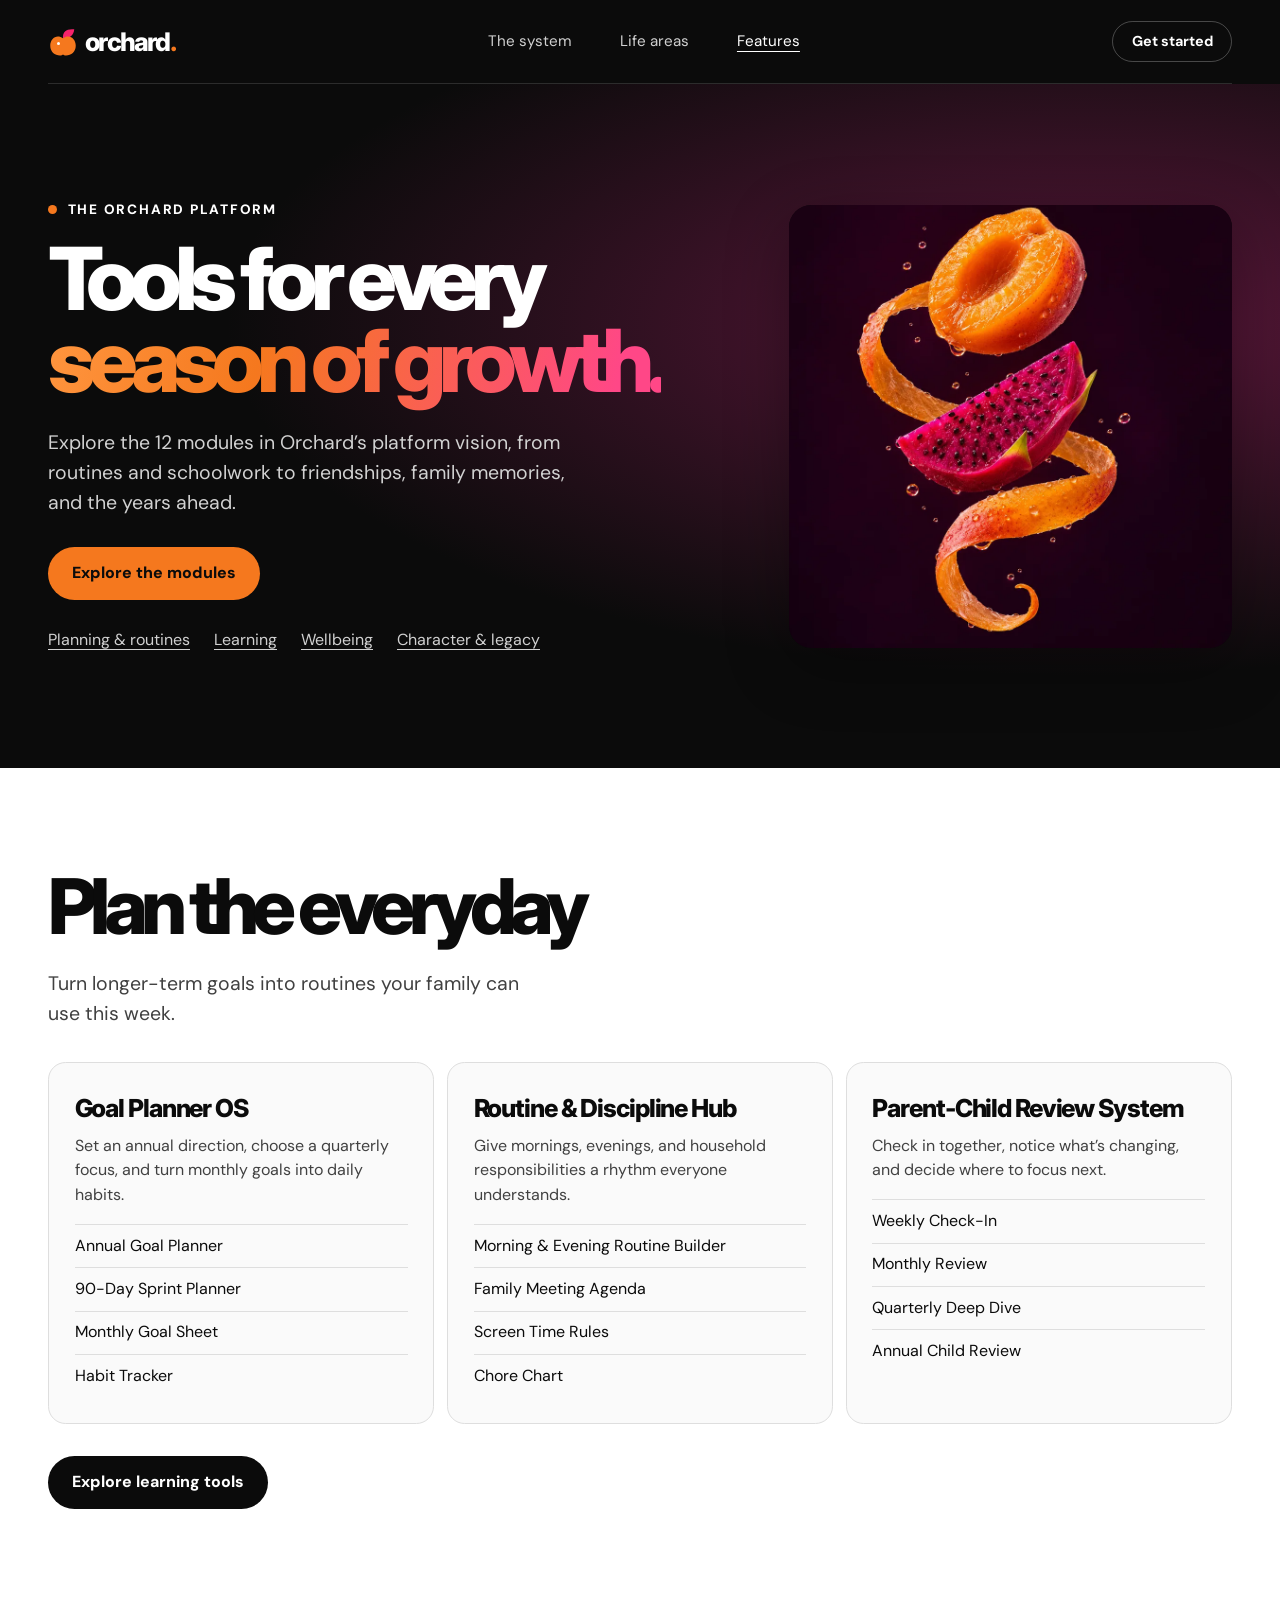
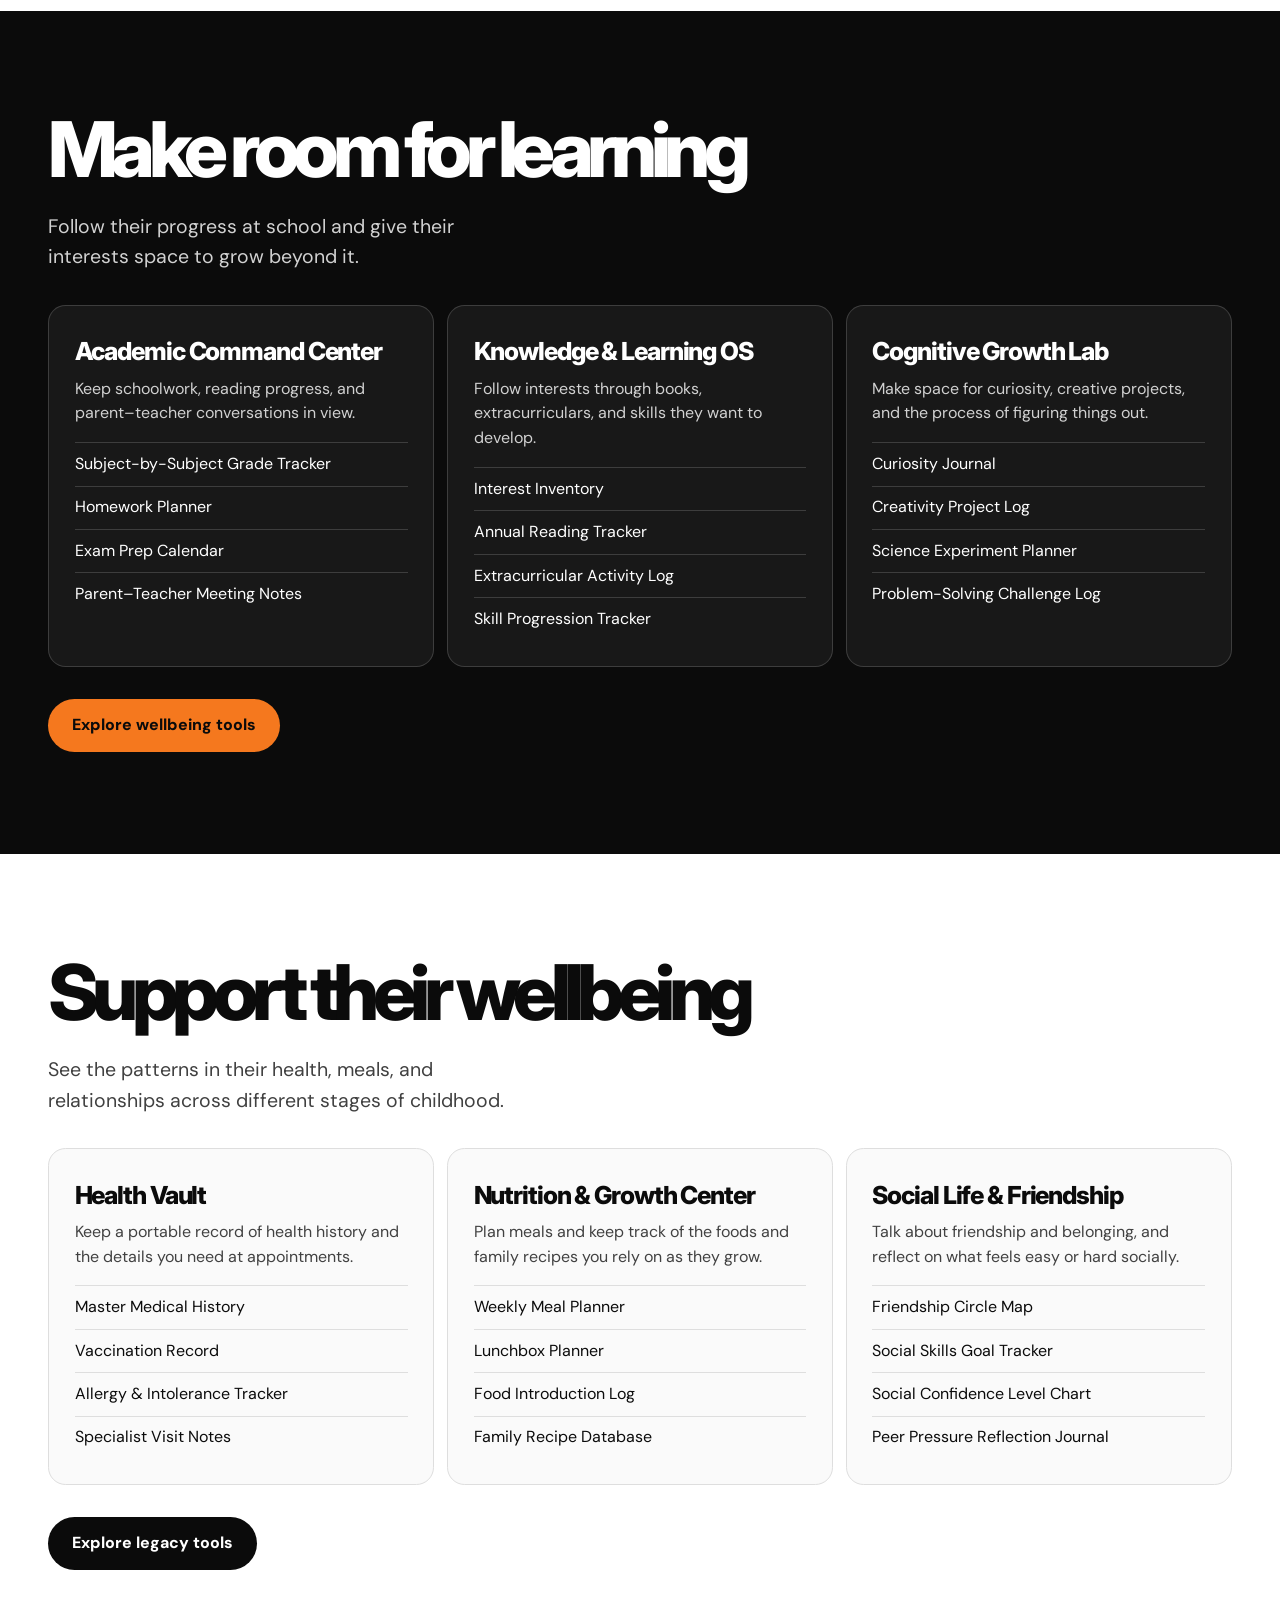
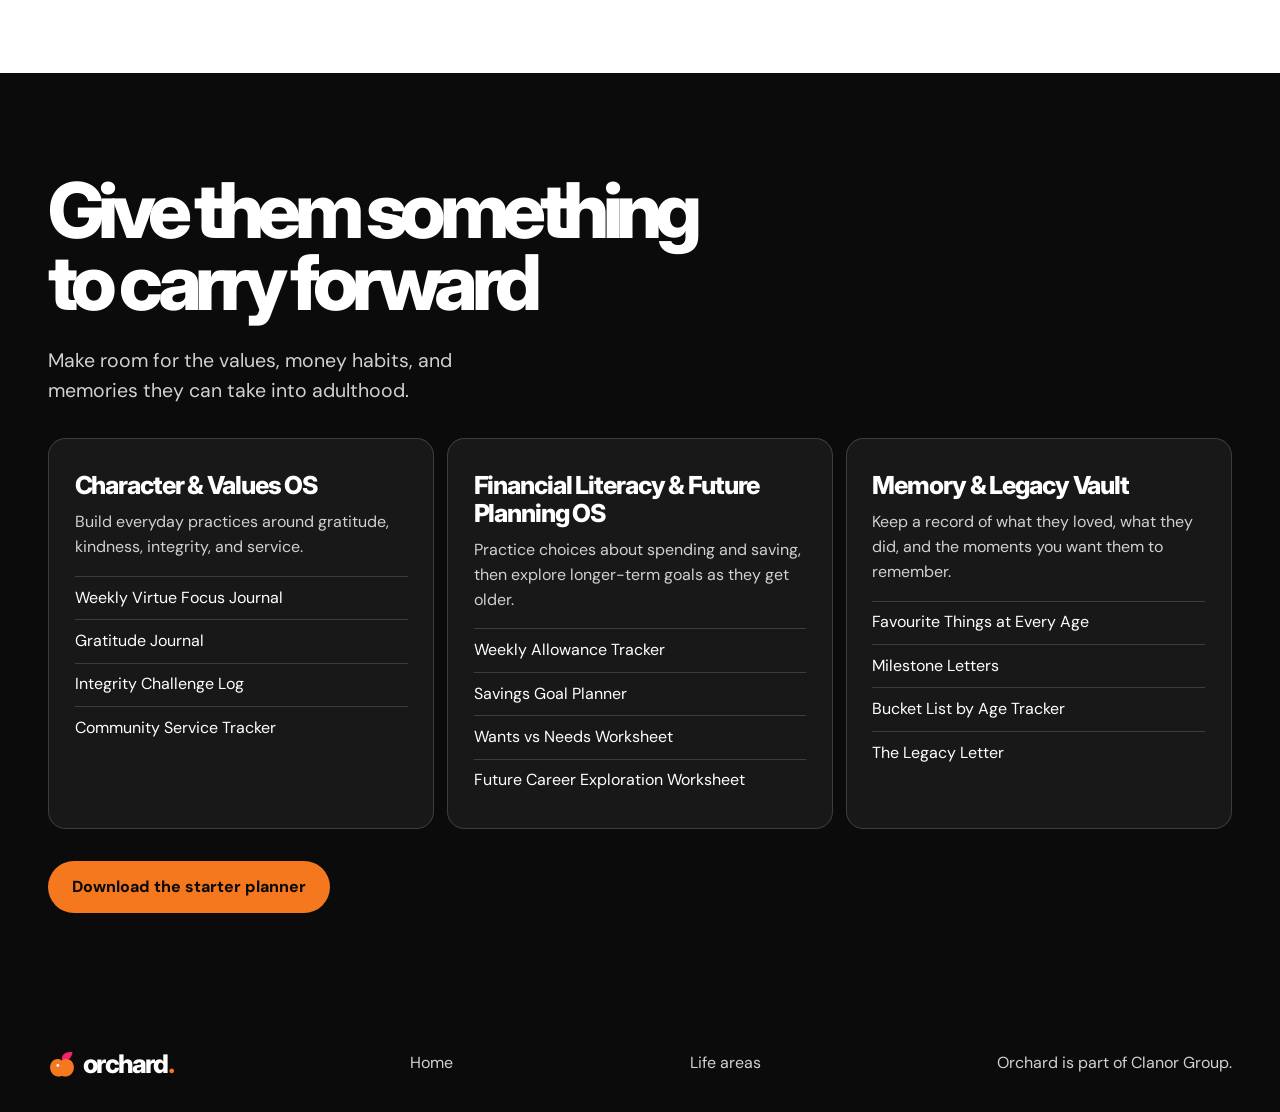
==== commit 4bc2d1f9: "Replace warm neutrals with black across Orchard" ====
--- a/features.html
+++ b/features.html
@@ -3,7 +3,7 @@
 <head>
   <meta charset="utf-8">
   <meta name="viewport" content="width=device-width, initial-scale=1">
-  <meta name="theme-color" content="#171114">
+  <meta name="theme-color" content="#0b0b0b">
   <meta name="description" content="Explore the 12 modules that make up the Orchard platform vision for whole-child development.">
   <title>Orchard Features — The 12 Modules</title>
   <link rel="icon" href="assets/mark.svg" type="image/svg+xml">
--- a/styles.css
+++ b/styles.css
@@ -1,9 +1,9 @@
 @charset "UTF-8";
 :root {
   color-scheme: dark;
-  --ink: #171114;
-  --cream: #fff3e7;
-  --muted: #d1bec6;
+  --ink: #0b0b0b;
+  --white: #ffffff;
+  --muted: #d1d1d1;
   --orange: #f5781e;
   --pink: #f5236c;
   --display: Inter, Arial, sans-serif;
@@ -11,7 +11,7 @@
 }
 *, *::before, *::after { box-sizing: border-box; }
 html { scroll-behavior: smooth; }
-body { margin: 0; background: var(--ink); color: var(--cream); font: 1rem/1.55 var(--body); }
+body { margin: 0; background: var(--ink); color: var(--white); font: 1rem/1.55 var(--body); }
 a { color: inherit; text-decoration: none; }
 a:focus-visible { outline: 3px solid currentColor; outline-offset: 5px; }
 img { display: block; max-width: 100%; }
@@ -20,7 +20,7 @@
 .brand { display: inline-flex; align-items: center; gap: .45rem; font: 800 1.6rem/1 var(--display); letter-spacing: -.07em; }
 .brand span { color: var(--orange); margin-left: -.4rem; }
 nav { display: flex; gap: clamp(1rem, 4vw, 3rem); color: var(--muted); font-size: .95rem; }
-nav a:hover { color: var(--cream); }
+nav a:hover { color: var(--white); }
 .nav-action { border: 1px solid #ffffff40; border-radius: 999px; padding: .53rem 1.15rem; font-weight: 700; font-size: .9rem; white-space: nowrap; }
 .nav-action:hover { border-color: var(--orange); }
 .hero { position: relative; isolation: isolate; padding-top: clamp(4rem, 9vw, 8rem); overflow: clip; }
@@ -32,7 +32,7 @@
 h1 em { font-style: normal; color: var(--orange); background: linear-gradient(105deg, #ff963f 0%, var(--orange) 35%, #ff4787 92%); background-clip: text; -webkit-text-fill-color: transparent; }
 h2 { font-size: clamp(3.3rem, 7vw, 6.35rem); }
 .lede { max-width: 30rem; margin: 1.65rem 0 1.8rem; color: var(--muted); font-size: clamp(1.05rem, 1.65vw, 1.22rem); }
-.button { display: inline-flex; min-height: 3.3rem; align-items: center; justify-content: center; border-radius: 999px; padding: .7rem 1.5rem; background: var(--orange); color: #211012; font-weight: 800; transition: background .2s, transform .2s; }
+.button { display: inline-flex; min-height: 3.3rem; align-items: center; justify-content: center; border-radius: 999px; padding: .7rem 1.5rem; background: var(--orange); color: #0b0b0b; font-weight: 800; transition: background .2s, transform .2s; }
 .button:hover { background: #ff9a4f; transform: translateY(-3px); }
 .hero-art { position: absolute; z-index: -1; inset: .5rem -10% auto 32%; height: min(57vw, 41rem); overflow: hidden; background: radial-gradient(ellipse, #712246, transparent 65%); }
 .hero-art img, .start-art img { width: 100%; height: 100%; object-fit: cover; }
@@ -47,34 +47,34 @@
 .stats div + div { border-left: 1px solid #ffffff22; padding-left: 1.4rem; }
 .stats dt { font: 800 clamp(1.55rem, 4vw, 2.7rem)/1 var(--display); letter-spacing: -.06em; }
 .stats dd { margin: 0; color: var(--muted); font-size: .95rem; }
-.system { background: var(--cream); color: var(--ink); }
+.system { background: var(--white); color: var(--ink); }
 .section-grid { display: grid; grid-template-columns: 1.05fr 1fr; align-items: center; gap: clamp(2rem, 6vw, 6rem); padding-block: clamp(4rem, 9vw, 8rem); }
-.system .lede { color: #51434a; }
+.system .lede { color: #414141; }
 .system .eyebrow i { background: #ba1654; }
-.button-dark { background: var(--ink); color: var(--cream); }
-.button-dark:hover { background: #43222f; }
-.practice { border-radius: 1.6rem; background: #f8e5e1; padding: clamp(1rem, 3vw, 2rem); border: 1px solid #e7cbc7; box-shadow: 0 1.5rem 4rem #3a142315; }
+.button-dark { background: var(--ink); color: var(--white); }
+.button-dark:hover { background: #262626; }
+.practice { border-radius: 1.6rem; background: #f4f4f4; padding: clamp(1rem, 3vw, 2rem); border: 1px solid #dedede; box-shadow: 0 1.5rem 4rem #00000015; }
 .practice-head { display: flex; align-items: center; gap: .7rem; font-weight: 800; }
-.example { margin-left: auto; font-size: .82rem; color: #6d4857; }
+.example { margin-left: auto; font-size: .82rem; color: #555555; }
 .practice ol { list-style: none; padding: 0; margin: 1.3rem 0 0; display: grid; gap: .65rem; }
-.practice li { display: flex; align-items: center; gap: .85rem; padding: 1rem; background: #fff7ef; border: 1px solid #ecd6ce; border-radius: .9rem; }
-.practice li p { margin: .1rem 0 0; color: #54444a; }
-.step-icon { display: grid; flex: none; place-items: center; width: 2.5rem; height: 2.5rem; background: #ffd2ae; border-radius: .65rem; color: #712e12; font-size: 1.25rem; }
+.practice li { display: flex; align-items: center; gap: .85rem; padding: 1rem; background: #ffffff; border: 1px solid #e0e0e0; border-radius: .9rem; }
+.practice li p { margin: .1rem 0 0; color: #444444; }
+.step-icon { display: grid; flex: none; place-items: center; width: 2.5rem; height: 2.5rem; background: #ffe6d3; border-radius: .65rem; color: #111111; font-size: 1.25rem; }
 .practice li:nth-child(2) .step-icon { background: #ffc7dc; color: #831442; }
 .areas { padding-block: clamp(4rem, 8vw, 7rem); }
 .area-list { display: grid; grid-template-columns: repeat(5, 1fr); gap: .6rem; margin: 2rem 0; padding: 0; list-style: none; }
-.area-list li { display: flex; align-items: center; gap: .6rem; min-height: 3.5rem; padding: .7rem 1rem; border-radius: .8rem; border: 1px solid #ffffff24; background: #21181e; }
+.area-list li { display: flex; align-items: center; gap: .6rem; min-height: 3.5rem; padding: .7rem 1rem; border-radius: .8rem; border: 1px solid #ffffff24; background: #181818; }
 .area-list li::before { content: ""; width: .45rem; height: .45rem; flex: none; border-radius: 50%; background: var(--pink); }
 .area-list li:nth-child(odd)::before { background: var(--orange); }
 .start { background: #fa6096; color: var(--ink); overflow: hidden; }
 .start-inner { position: relative; isolation: isolate; padding-block: clamp(4rem, 8vw, 7rem); }
 .start-content { width: 56%; }
-.start .lede { color: #361522; }
+.start .lede { color: #151515; }
 .start-art { position: absolute; z-index: -1; inset: 0 -8% 0 50%; overflow: hidden; }
 .start-art img { object-position: 80% center; animation: drift 7s ease-in-out forwards; }
 .start-art::after { content: ""; position: absolute; inset: 0; background: linear-gradient(90deg, #fa6096 2%, transparent 44%); }
 .footer { display: flex; align-items: center; justify-content: space-between; gap: 1rem; min-height: 6rem; color: var(--muted); }
-.footer .brand { color: var(--cream); }
+.footer .brand { color: var(--white); }
 @keyframes drift { from { transform: scale(1.02) translateY(-.4%); } to { transform: scale(1.1) translateY(1.6%); } }
 @keyframes orbit { to { transform: rotate(-35deg) scale(1.08); } }
 @keyframes gleam { from { opacity: .35; transform: scale(.75); } to { opacity: 1; transform: scale(1.15); } }
@@ -110,38 +110,39 @@
 }
 
 /* Platform overview and module catalog */
-.top nav a[aria-current="page"] { color: var(--cream); text-decoration: underline; text-underline-offset: .35em; }
+.top nav a[aria-current="page"] { color: var(--white); text-decoration: underline; text-underline-offset: .35em; }
 .depth-section { padding-block: clamp(4rem, 8vw, 7rem); }
-.rhythm, .feature-light { background: var(--cream); color: var(--ink); }
-.rhythm .lede, .feature-light .lede { color: #51434a; }
+.rhythm, .feature-light { background: var(--white); color: var(--ink); }
+.rhythm .lede, .feature-light .lede { color: #414141; }
 .rhythm-list, .roles, .feature-grid { display: grid; gap: .8rem; margin: 2rem 0; }
 .rhythm-list { grid-template-columns: repeat(4, minmax(0, 1fr)); list-style: none; padding: 0; }
 .rhythm-list li, .roles article, .feature-card { padding: clamp(1rem, 2.5vw, 1.6rem); border-radius: 1.1rem; }
-.rhythm-list li { border: 1px solid #ead1c7; background: #fff9f2; }
+.rhythm-list li { border: 1px solid #dedede; background: #fafafa; }
 .rhythm-list span, .legacy-note span { color: #9b1848; font-size: .85rem; font-weight: 800; text-transform: uppercase; letter-spacing: .08em; }
 .rhythm-list h3, .roles h3, .feature-card h3 { margin: .45rem 0; font: 800 clamp(1.2rem, 2.1vw, 1.55rem)/1.12 var(--display); letter-spacing: -.045em; }
 .rhythm-list p, .roles p, .feature-card p { margin: .65rem 0 0; }
 .roles { grid-template-columns: repeat(2, minmax(0, 1fr)); }
-.roles article, .feature-card { border: 1px solid #ffffff29; background: #24191f; }
+.roles article, .feature-card { border: 1px solid #ffffff29; background: #181818; }
 .roles article:first-child { border-top-color: var(--orange); }
 .roles article:last-child { border-top-color: var(--pink); }
 .roles p, .feature-card p { color: var(--muted); }
-.legacy { background: #ffd8c2; color: var(--ink); }
-.legacy .lede { color: #503335; }
-.legacy-note { border: 1px solid #e9baa6; border-radius: 1.4rem; padding: clamp(1.5rem, 4vw, 3rem); background: #fff3e7; box-shadow: .65rem .65rem 0 #f5236c32; }
+.legacy { background: #111111; color: var(--white); border-block: 1px solid #ffffff24; }
+.legacy .lede { color: #d1d1d1; }
+.legacy-note { border: 1px solid #383838; border-radius: 1.4rem; padding: clamp(1.5rem, 4vw, 3rem); background: #181818; box-shadow: .65rem .65rem 0 #f5236c32; }
+.legacy-note span { color: #ff70a5; }
 .legacy-note blockquote { margin: 1rem 0; font: 700 clamp(1.45rem, 3vw, 2.1rem)/1.24 var(--display); letter-spacing: -.045em; }
-.legacy-note p { margin: 0; color: #61444a; }
+.legacy-note p { margin: 0; color: #d1d1d1; }
 .feature-hero .lede { max-width: 34rem; }
 .feature-hero { background: radial-gradient(ellipse at 85% 35%, #5c173b 0, transparent 56%); }
 .feature-index { display: flex; list-style: none; padding: 0; gap: .65rem 1.5rem; flex-wrap: wrap; margin: 1.75rem 0 0; color: var(--muted); }
 .feature-index a { text-decoration: underline; text-underline-offset: .28em; }
 .feature-band h2 { max-width: 14ch; font-size: clamp(3rem, 6vw, 5.4rem); }
 .feature-grid { grid-template-columns: repeat(3, minmax(0, 1fr)); }
-.feature-light .feature-card { background: #fff9f2; border: 1px solid #ead1c7; }
-.feature-light .feature-card p { color: #51434a; }
+.feature-light .feature-card { background: #fafafa; border: 1px solid #dedede; }
+.feature-light .feature-card p { color: #414141; }
 .feature-card ul { list-style: none; margin: 1rem 0 0; padding: 0; }
 .feature-card li { padding: .55rem 0; border-top: 1px solid #ffffff29; }
-.feature-light .feature-card li { border-color: #ead1c7; }
+.feature-light .feature-card li { border-color: #dedede; }
 .feature-card[id] { scroll-margin-top: 1rem; }
 
 @media (max-width: 800px) {
@@ -162,14 +163,13 @@
 .life-hero h1 { font-size: clamp(3.5rem, 8.4vw, 7.5rem); }
 .life-art { min-width: 0; overflow: hidden; border-radius: 1.5rem; border: 1px solid #ffffff24; }
 .life-art img { width: 100%; aspect-ratio: 4 / 3; object-fit: cover; object-position: 68%; animation: drift 4.6s ease-in-out forwards; }
-.life-index { display: flex; flex-wrap: wrap; gap: .65rem 1.25rem; list-style: none; padding: 0; margin: 1.8rem 0; }
-.life-index a, .tool-link { color: #86183f; text-decoration: underline; text-underline-offset: .25em; font-weight: 700; }
+.tool-link { color: #86183f; text-decoration: underline; text-underline-offset: .25em; font-weight: 700; }
 .life-grid { display: grid; grid-template-columns: repeat(2, minmax(0, 1fr)); gap: .85rem; margin: 2rem 0; }
 .life-grid .life-card { display: flex; flex-direction: column; padding: clamp(1.2rem, 3vw, 2rem); border-top: 3px solid var(--orange); }
 .life-grid .life-card:nth-child(even) { border-top-color: var(--pink); }
-.life-card dl { margin: 1.1rem 0 1.3rem; padding-top: .9rem; border-top: 1px solid #ead1c7; }
+.life-card dl { margin: 1.1rem 0 1.3rem; padding-top: .9rem; border-top: 1px solid #dedede; }
 .life-card dt { font-weight: 800; }
-.life-card dd { margin: .12rem 0 .7rem; color: #51434a; }
+.life-card dd { margin: .12rem 0 .7rem; color: #414141; }
 .life-card .tool-link { margin-top: auto; align-self: flex-start; }
 @media (max-width: 650px) {
   .life-hero .section-grid, .life-grid { grid-template-columns: 1fr; }
@@ -189,13 +189,13 @@
   min-width: 0;
   aspect-ratio: 1;
   border-radius: 1.4rem;
-  background: #28151f;
+  background: #0b0b0b;
 }
 .editorial-art img { width: 100%; height: 100%; object-fit: cover; }
 .editorial-art.in-view img { animation: editorial-drift 4.6s cubic-bezier(.2, .65, .3, 1) both; }
-.legacy-art { aspect-ratio: 6 / 5; background: #eeb89d; }
+.legacy-art { aspect-ratio: 6 / 5; background: #0b0b0b; }
 .legacy-visual { display: grid; gap: .85rem; }
-.feature-art { box-shadow: 0 1.1rem 4rem #0b050a55; }
+.feature-art { box-shadow: 0 1.1rem 4rem #00000055; }
 .feature-hero-grid { grid-template-columns: minmax(0, 1.2fr) minmax(0, .8fr); }
 .feature-hero-grid h1 { font-size: clamp(3.25rem, 6.8vw, 6.2rem); }
 .garden-layout { display: grid; grid-template-columns: minmax(0, 1.2fr) minmax(0, .8fr); align-items: center; gap: clamp(2rem, 5vw, 4.5rem); }
@@ -209,3 +209,21 @@
   .feature-hero-grid, .garden-layout { grid-template-columns: 1fr; }
   .feature-art, .garden-art { max-height: 25rem; }
 }
+
+/* Homepage platform examples */
+.story-band { background: #111111; color: var(--white); border-top: 1px solid #ffffff24; }
+.story-band .lede { color: #d1d1d1; }
+.story-steps { list-style: none; counter-reset: story; padding: 0; margin: 2rem 0; max-width: 53rem; }
+.story-steps li { display: grid; grid-template-columns: auto 1fr; gap: 1rem; padding: 1.05rem 0; border-top: 1px solid #ffffff2b; counter-increment: story; }
+.story-steps li:last-child { border-bottom: 1px solid #ffffff2b; }
+.story-steps li::before { content: counter(story); display: grid; place-items: center; width: 2.1rem; height: 2.1rem; border-radius: 50%; background: var(--pink); color: var(--ink); font-weight: 800; }
+.story-steps h3 { margin: 0; font: 800 1.25rem/1.25 var(--display); letter-spacing: -.035em; }
+.story-steps p { margin: .3rem 0 0; color: #d1d1d1; }
+.stage-grid .feature-card { border-top: 3px solid var(--orange); }
+.stage-grid .feature-card:nth-child(2) { border-top-color: var(--pink); }
+.stage-grid .stage-label { margin: 0 0 .75rem; color: #ffab74; font-weight: 800; }
+.home-questions { margin: 0; }
+.home-questions div { padding: 1rem 0; border-top: 1px solid #d6d6d6; }
+.home-questions div:last-child { border-bottom: 1px solid #d6d6d6; }
+.home-questions dt { font: 800 1.13rem/1.3 var(--display); letter-spacing: -.025em; }
+.home-questions dd { margin: .4rem 0 0; color: #414141; }
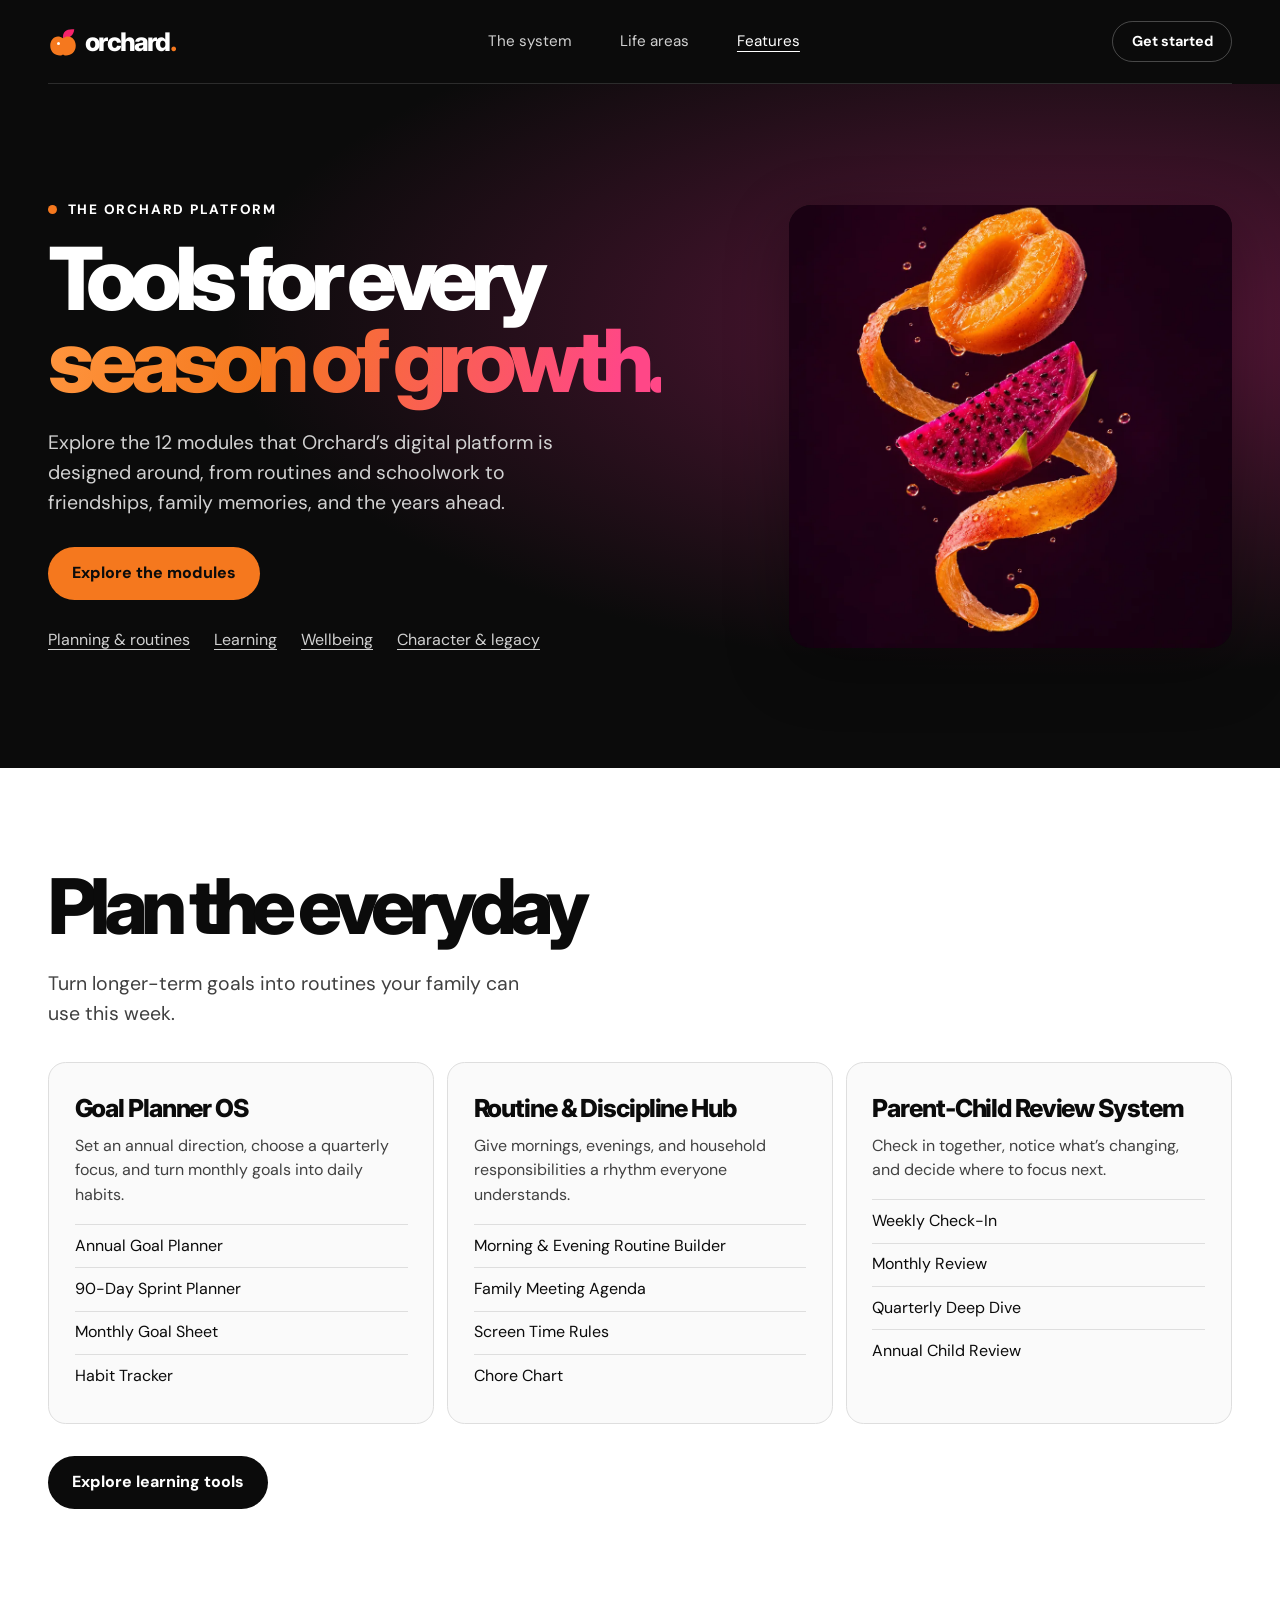
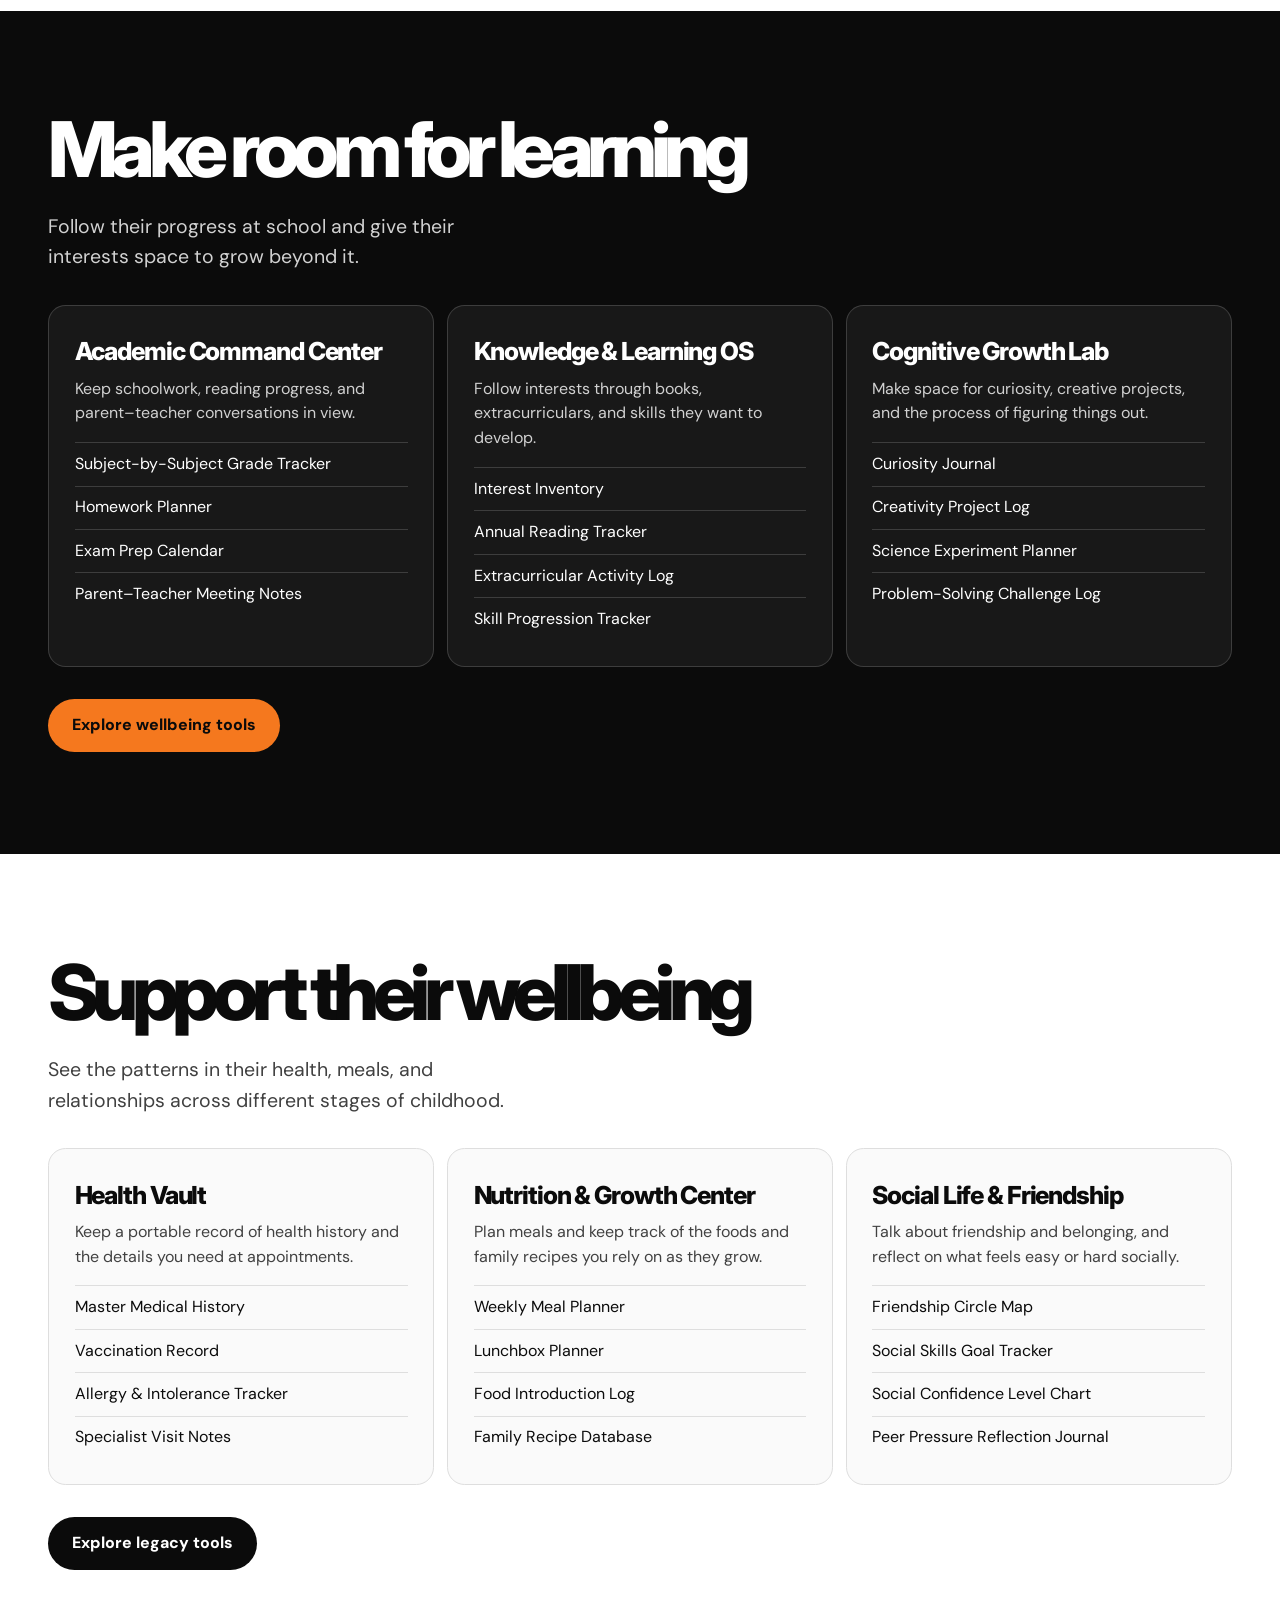
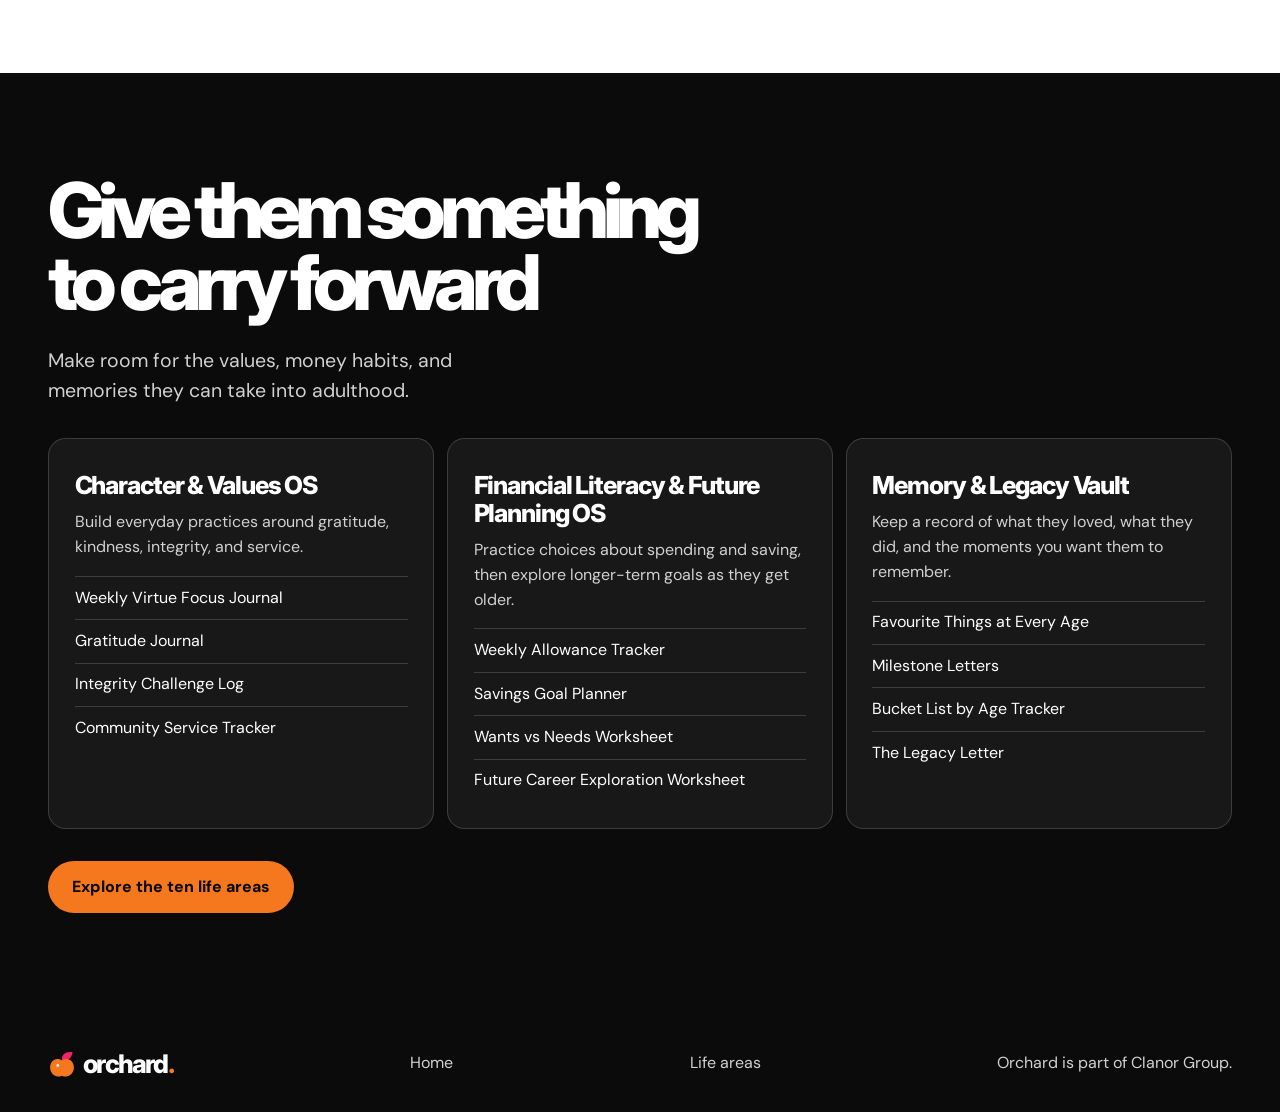
==== commit a9557a5f: "Remove planner download and clarify Orchard platform copy" ====
--- a/features.html
+++ b/features.html
@@ -4,7 +4,7 @@
   <meta charset="utf-8">
   <meta name="viewport" content="width=device-width, initial-scale=1">
   <meta name="theme-color" content="#0b0b0b">
-  <meta name="description" content="Explore the 12 modules that make up the Orchard platform vision for whole-child development.">
+  <meta name="description" content="Explore the 12 modules that make up the Orchard digital platform for whole-child development.">
   <title>Orchard Features — The 12 Modules</title>
   <link rel="icon" href="assets/mark.svg" type="image/svg+xml">
   <link rel="preconnect" href="https://fonts.googleapis.com">
@@ -24,7 +24,7 @@
         <div>
           <p class="eyebrow"><i></i> The Orchard platform</p>
           <h1 id="features-title">Tools for every<br><em>season of growth.</em></h1>
-          <p class="lede">Explore the 12 modules in Orchard’s platform vision, from routines and schoolwork to friendships, family memories, and the years ahead.</p>
+          <p class="lede">Explore the 12 modules that Orchard’s digital platform is designed around, from routines and schoolwork to friendships, family memories, and the years ahead.</p>
           <a class="button" href="#plan">Explore the modules</a>
           <ul class="feature-index" aria-label="Module categories">
             <li><a href="#plan">Planning &amp; routines</a></li>
@@ -191,7 +191,7 @@
             </ul>
           </article>
         </div>
-        <a class="button " href="assets/orchard-starter-planner.txt" download>Download the starter planner</a>
+        <a class="button" href="life-areas.html">Explore the ten life areas</a>
       </div>
     </section>
   </main>
--- a/styles.css
+++ b/styles.css
@@ -158,11 +158,16 @@
   .roles, .feature-grid { grid-template-columns: 1fr; }
 }
 
-/* Whole-child life area guide */
-.life-hero .section-grid { grid-template-columns: 1.15fr 1fr; }
-.life-hero h1 { font-size: clamp(3.5rem, 8.4vw, 7.5rem); }
-.life-art { min-width: 0; overflow: hidden; border-radius: 1.5rem; border: 1px solid #ffffff24; }
-.life-art img { width: 100%; aspect-ratio: 4 / 3; object-fit: cover; object-position: 68%; animation: drift 4.6s ease-in-out forwards; }
+/* Whole-child life areas */
+.life-hero {
+  text-align: center;
+  background: radial-gradient(ellipse at 50% 105%, #f5236c24, transparent 62%), var(--ink);
+  border-bottom: 1px solid #ffffff24;
+}
+.life-hero-content { padding-block: clamp(3.25rem, 7vw, 6rem) clamp(1rem, 3vw, 2.2rem); }
+.life-hero h1 { font-size: clamp(3.45rem, 9vw, 8rem); text-wrap: balance; }
+.life-hero h1 em { display: inline-block; }
+.life-hero .lede { max-width: 33rem; margin-inline: auto; text-wrap: pretty; }
 .tool-link { color: #86183f; text-decoration: underline; text-underline-offset: .25em; font-weight: 700; }
 .life-grid { display: grid; grid-template-columns: repeat(2, minmax(0, 1fr)); gap: .85rem; margin: 2rem 0; }
 .life-grid .life-card { display: flex; flex-direction: column; padding: clamp(1.2rem, 3vw, 2rem); border-top: 3px solid var(--orange); }
@@ -172,7 +177,7 @@
 .life-card dd { margin: .12rem 0 .7rem; color: #414141; }
 .life-card .tool-link { margin-top: auto; align-self: flex-start; }
 @media (max-width: 650px) {
-  .life-hero .section-grid, .life-grid { grid-template-columns: 1fr; }
+  .life-grid { grid-template-columns: 1fr; }
 }
 @media (max-width: 590px) {
   .top nav { gap: .7rem; }
@@ -193,6 +198,14 @@
 }
 .editorial-art img { width: 100%; height: 100%; object-fit: cover; }
 .editorial-art.in-view img { animation: editorial-drift 4.6s cubic-bezier(.2, .65, .3, 1) both; }
+.editorial-art.life-hero-art {
+  width: min(100%, 55rem);
+  aspect-ratio: 3 / 1;
+  margin: clamp(1.1rem, 3vw, 2rem) auto 0;
+  border-radius: 0;
+  background: transparent;
+  mask-image: radial-gradient(ellipse 58% 67% at center, black 63%, transparent 100%);
+}
 .legacy-art { aspect-ratio: 6 / 5; background: #0b0b0b; }
 .legacy-visual { display: grid; gap: .85rem; }
 .feature-art { box-shadow: 0 1.1rem 4rem #00000055; }
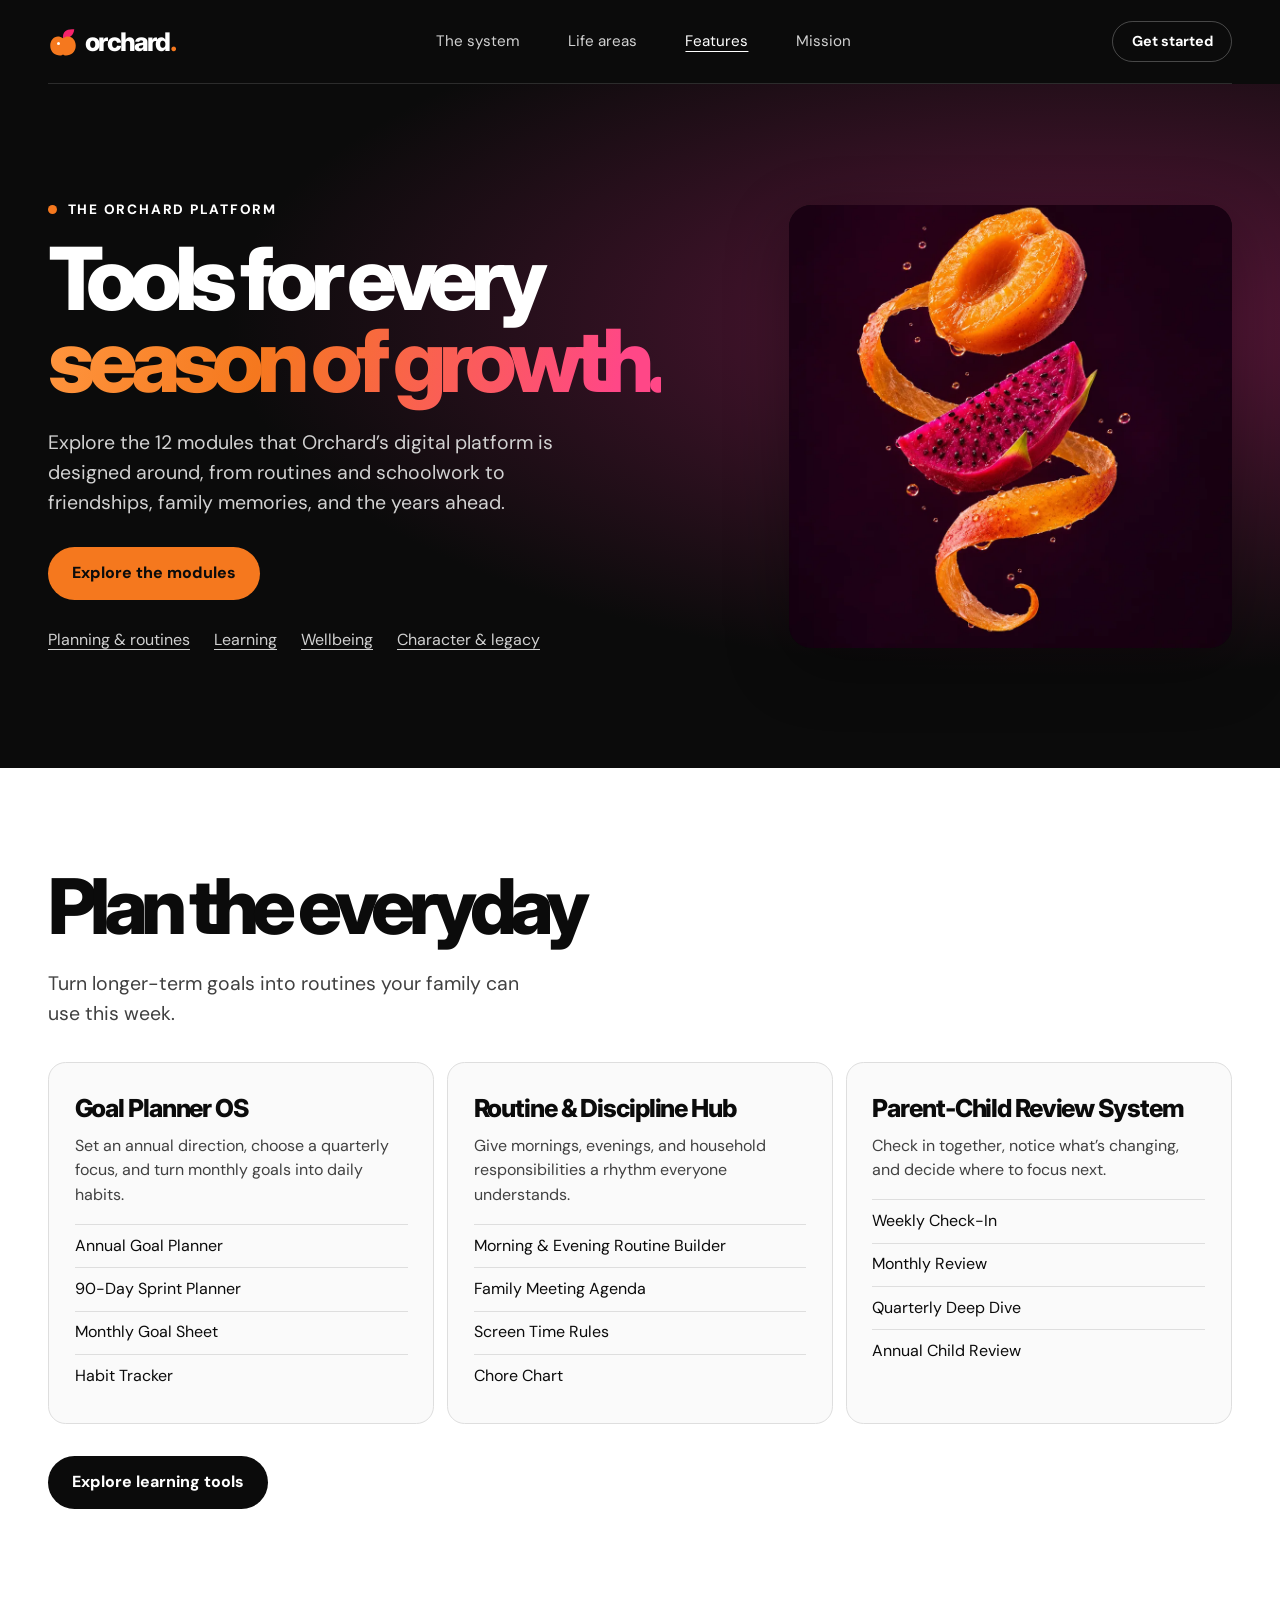
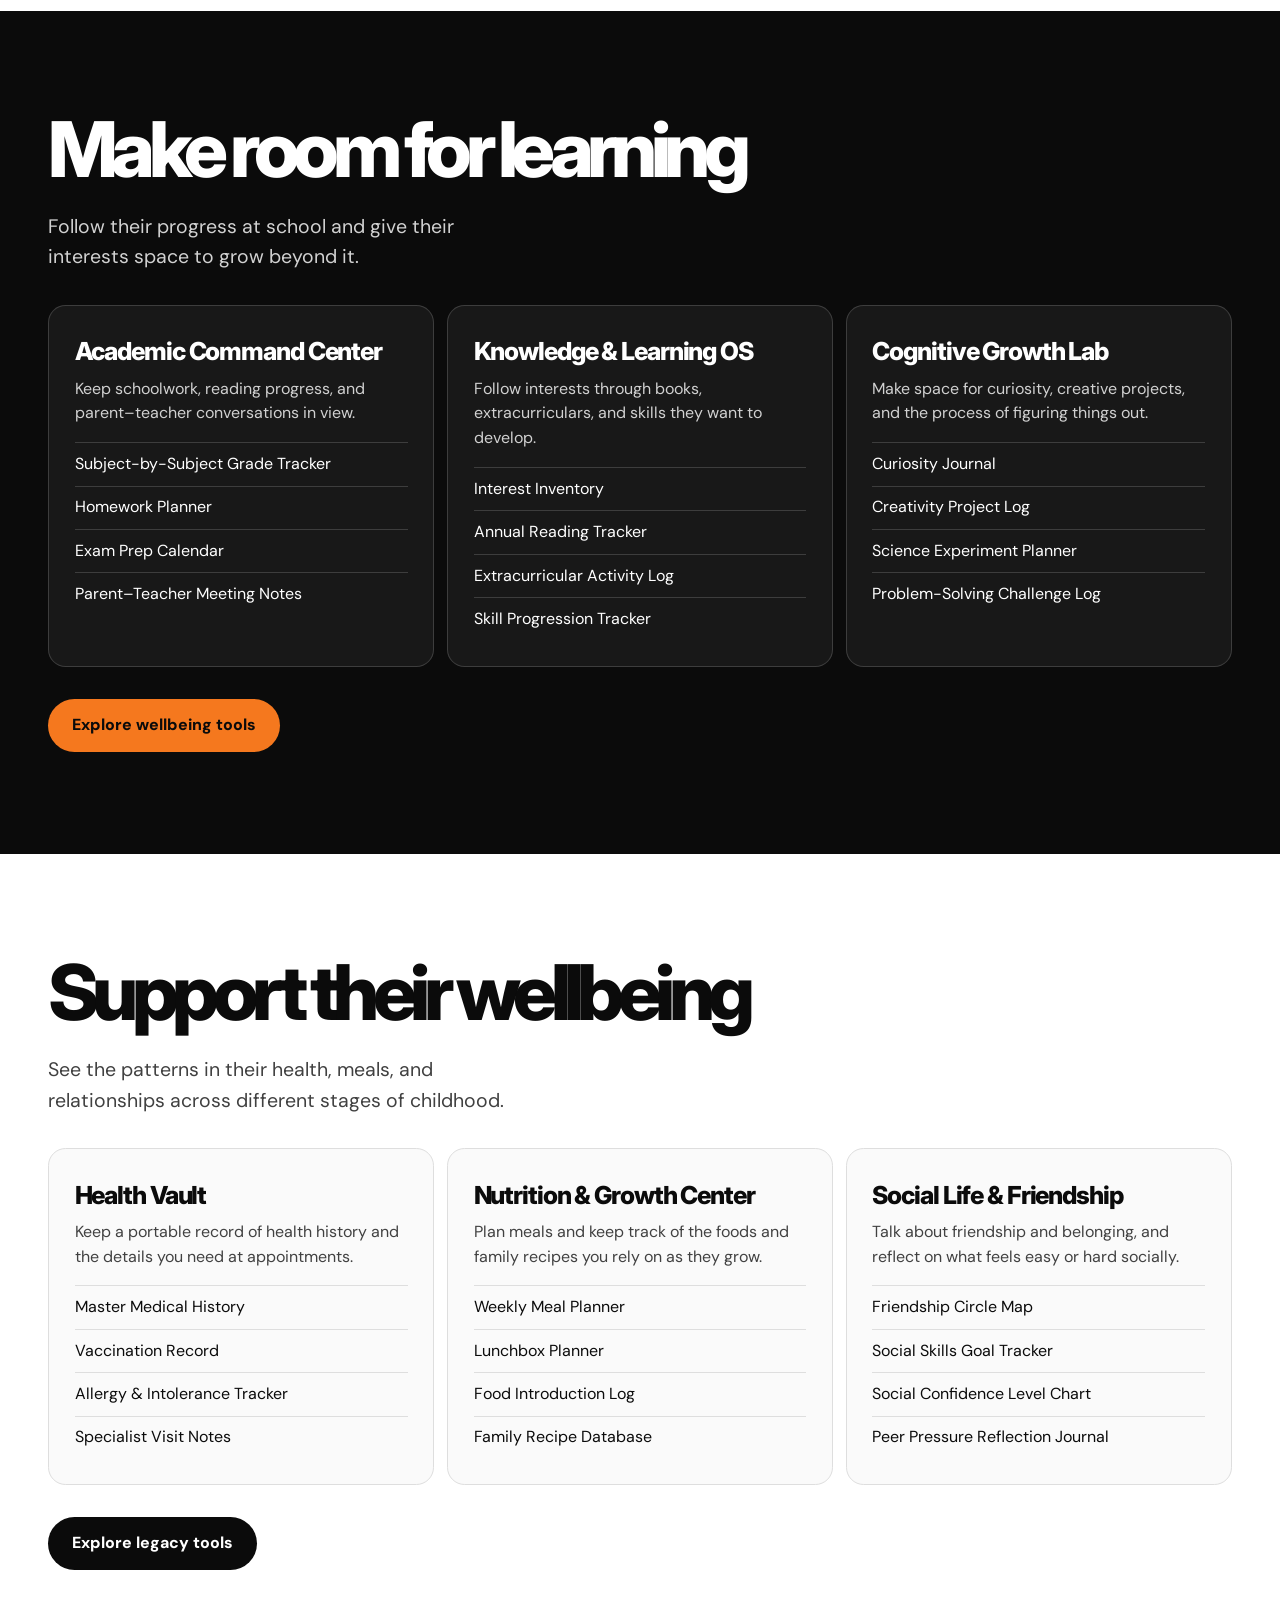
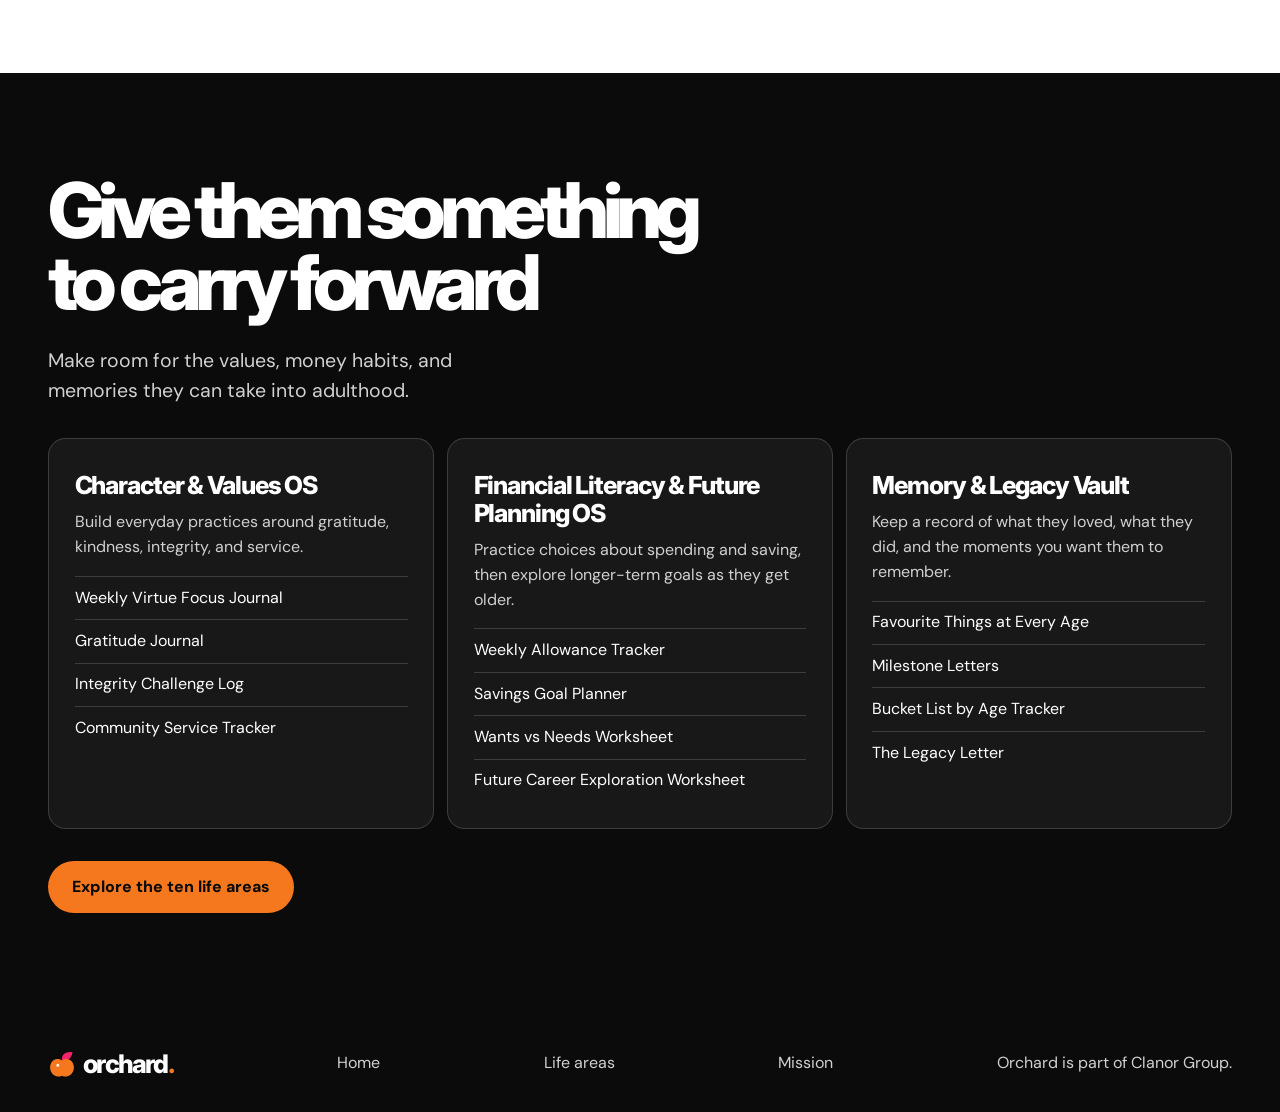
==== commit 9614767e: "Add Orchard Mission page" ====
--- a/features.html
+++ b/features.html
@@ -15,7 +15,7 @@
 <body>
   <header class="top wrap" id="top">
     <a class="brand" href="./" aria-label="Orchard home"><img src="assets/mark.svg" alt="" width="30" height="30">orchard<span>.</span></a>
-    <nav aria-label="Main navigation"><a class="desktop-link" href="./#system">The system</a><a href="life-areas.html">Life areas</a><a href="features.html" aria-current="page">Features</a></nav>
+    <nav aria-label="Main navigation"><a class="desktop-link" href="./#system">The system</a><a href="life-areas.html">Life areas</a><a href="features.html" aria-current="page">Features</a><a href="mission.html">Mission</a></nav>
     <a class="nav-action" href="./#start">Get started</a>
   </header>
   <main>
@@ -195,7 +195,7 @@
       </div>
     </section>
   </main>
-  <footer class="wrap footer"><a class="brand" href="./" aria-label="Orchard home"><img src="assets/mark.svg" alt="" width="28" height="28">orchard<span>.</span></a><a href="./">Home</a><a href="life-areas.html">Life areas</a><p>Orchard is part of Clanor Group.</p></footer>
+  <footer class="wrap footer"><a class="brand" href="./" aria-label="Orchard home"><img src="assets/mark.svg" alt="" width="28" height="28">orchard<span>.</span></a><a href="./">Home</a><a href="life-areas.html">Life areas</a><a href="mission.html">Mission</a><p>Orchard is part of Clanor Group.</p></footer>
   <script src="artwork.js" defer></script>
 </body>
 </html>
--- a/styles.css
+++ b/styles.css
@@ -182,7 +182,7 @@
 @media (max-width: 590px) {
   .top nav { gap: .7rem; }
 }
-@media (max-width: 420px) {
+@media (max-width: 500px) {
   .top { display: grid; grid-template-columns: 1fr auto; height: auto; padding-block: .8rem; row-gap: .6rem; }
   .top nav { grid-row: 2; grid-column: 1 / -1; }
   .top .nav-action { grid-row: 1; grid-column: 2; }
@@ -240,3 +240,17 @@
 .home-questions div:last-child { border-bottom: 1px solid #d6d6d6; }
 .home-questions dt { font: 800 1.13rem/1.3 var(--display); letter-spacing: -.025em; }
 .home-questions dd { margin: .4rem 0 0; color: #414141; }
+
+/* Mission */
+.mission-hero { background: radial-gradient(ellipse at 80% 32%, #f5236c20, transparent 58%), var(--ink); }
+.mission-hero h1 { font-size: clamp(3.45rem, 8.5vw, 7.75rem); text-wrap: balance; }
+.mission-hero .lede { max-width: 35rem; }
+.mission-origin {
+  padding: clamp(1.5rem, 4vw, 2.75rem);
+  border: 1px solid #dedede;
+  border-top: 3px solid var(--pink);
+  border-radius: 1.35rem;
+  background: #fafafa;
+}
+.mission-origin h3 { margin: 0; font: 800 clamp(1.45rem, 3vw, 2.1rem)/1.12 var(--display); letter-spacing: -.045em; }
+.mission-origin p { margin: .85rem 0 0; color: #414141; }
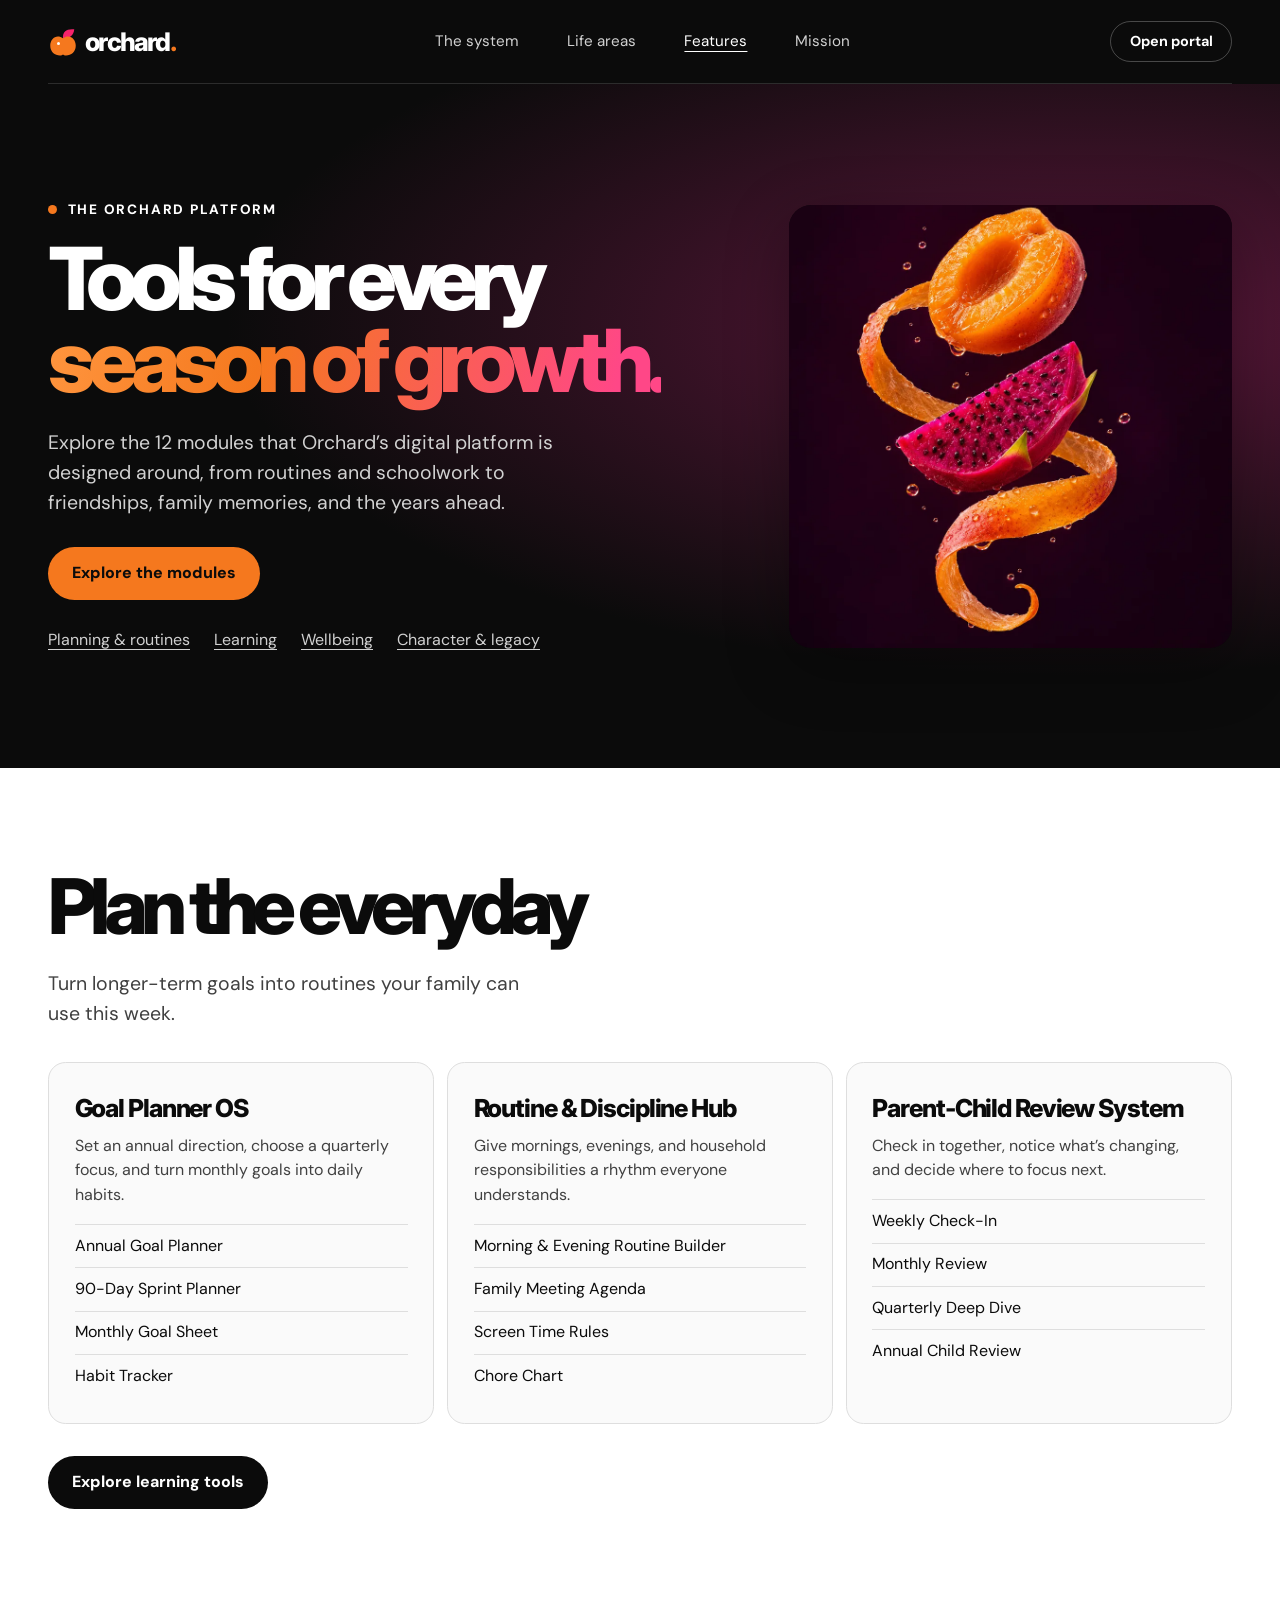
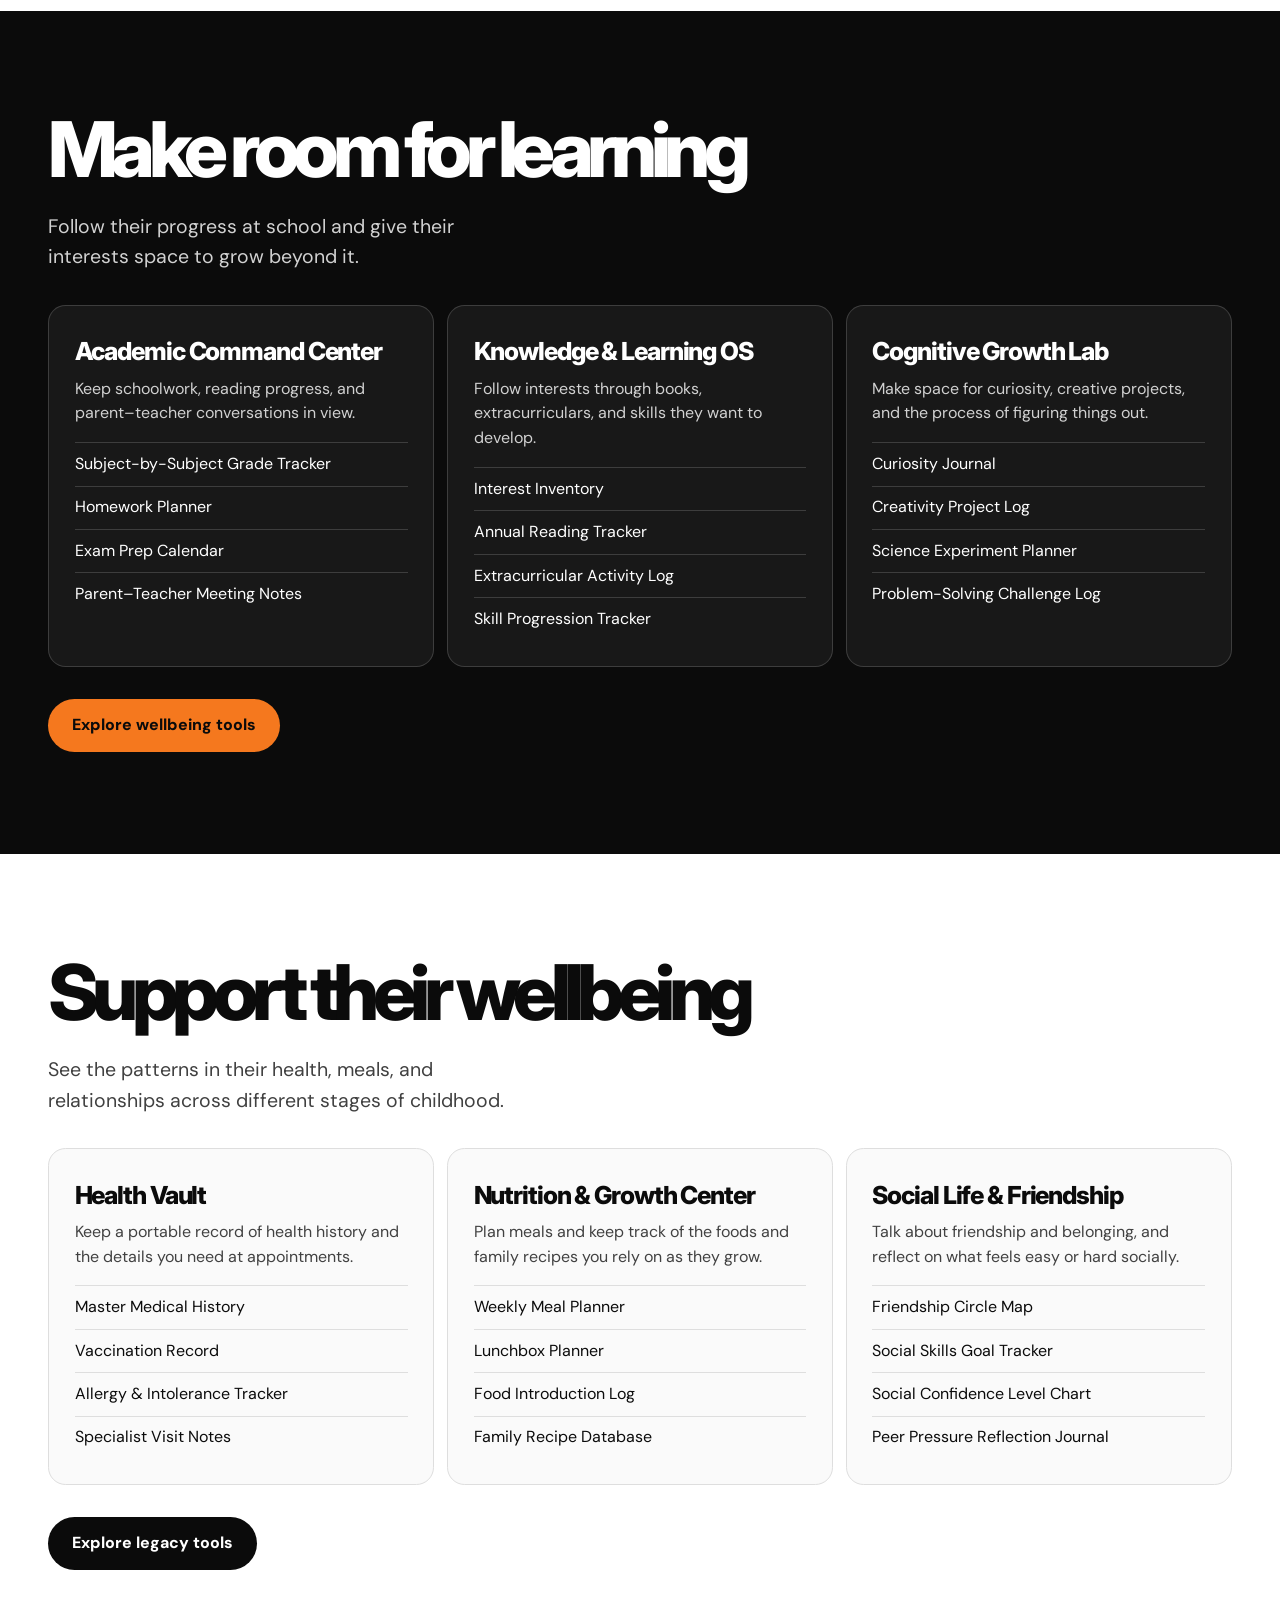
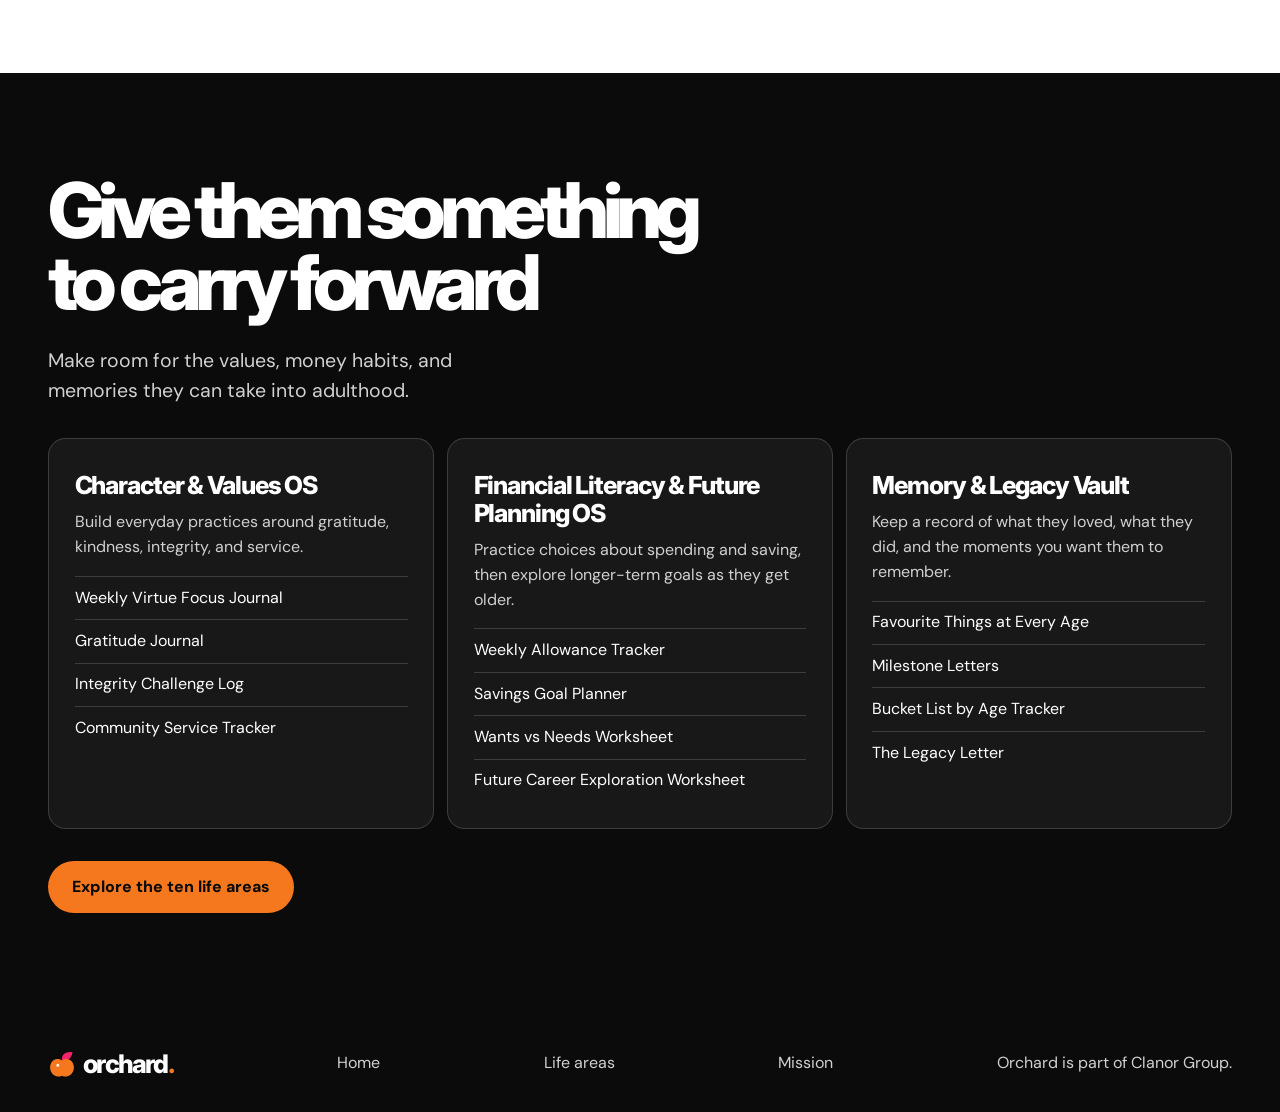
==== commit ca4643dc: "Deploy the Supabase Goals portal on Vercel" ====
--- a/features.html
+++ b/features.html
@@ -16,7 +16,7 @@
   <header class="top wrap" id="top">
     <a class="brand" href="./" aria-label="Orchard home"><img src="assets/mark.svg" alt="" width="30" height="30">orchard<span>.</span></a>
     <nav aria-label="Main navigation"><a class="desktop-link" href="./#system">The system</a><a href="life-areas.html">Life areas</a><a href="features.html" aria-current="page">Features</a><a href="mission.html">Mission</a></nav>
-    <a class="nav-action" href="./#start">Get started</a>
+    <a class="nav-action" href="/portal/">Open portal</a>
   </header>
   <main>
     <section class="feature-hero" aria-labelledby="features-title">
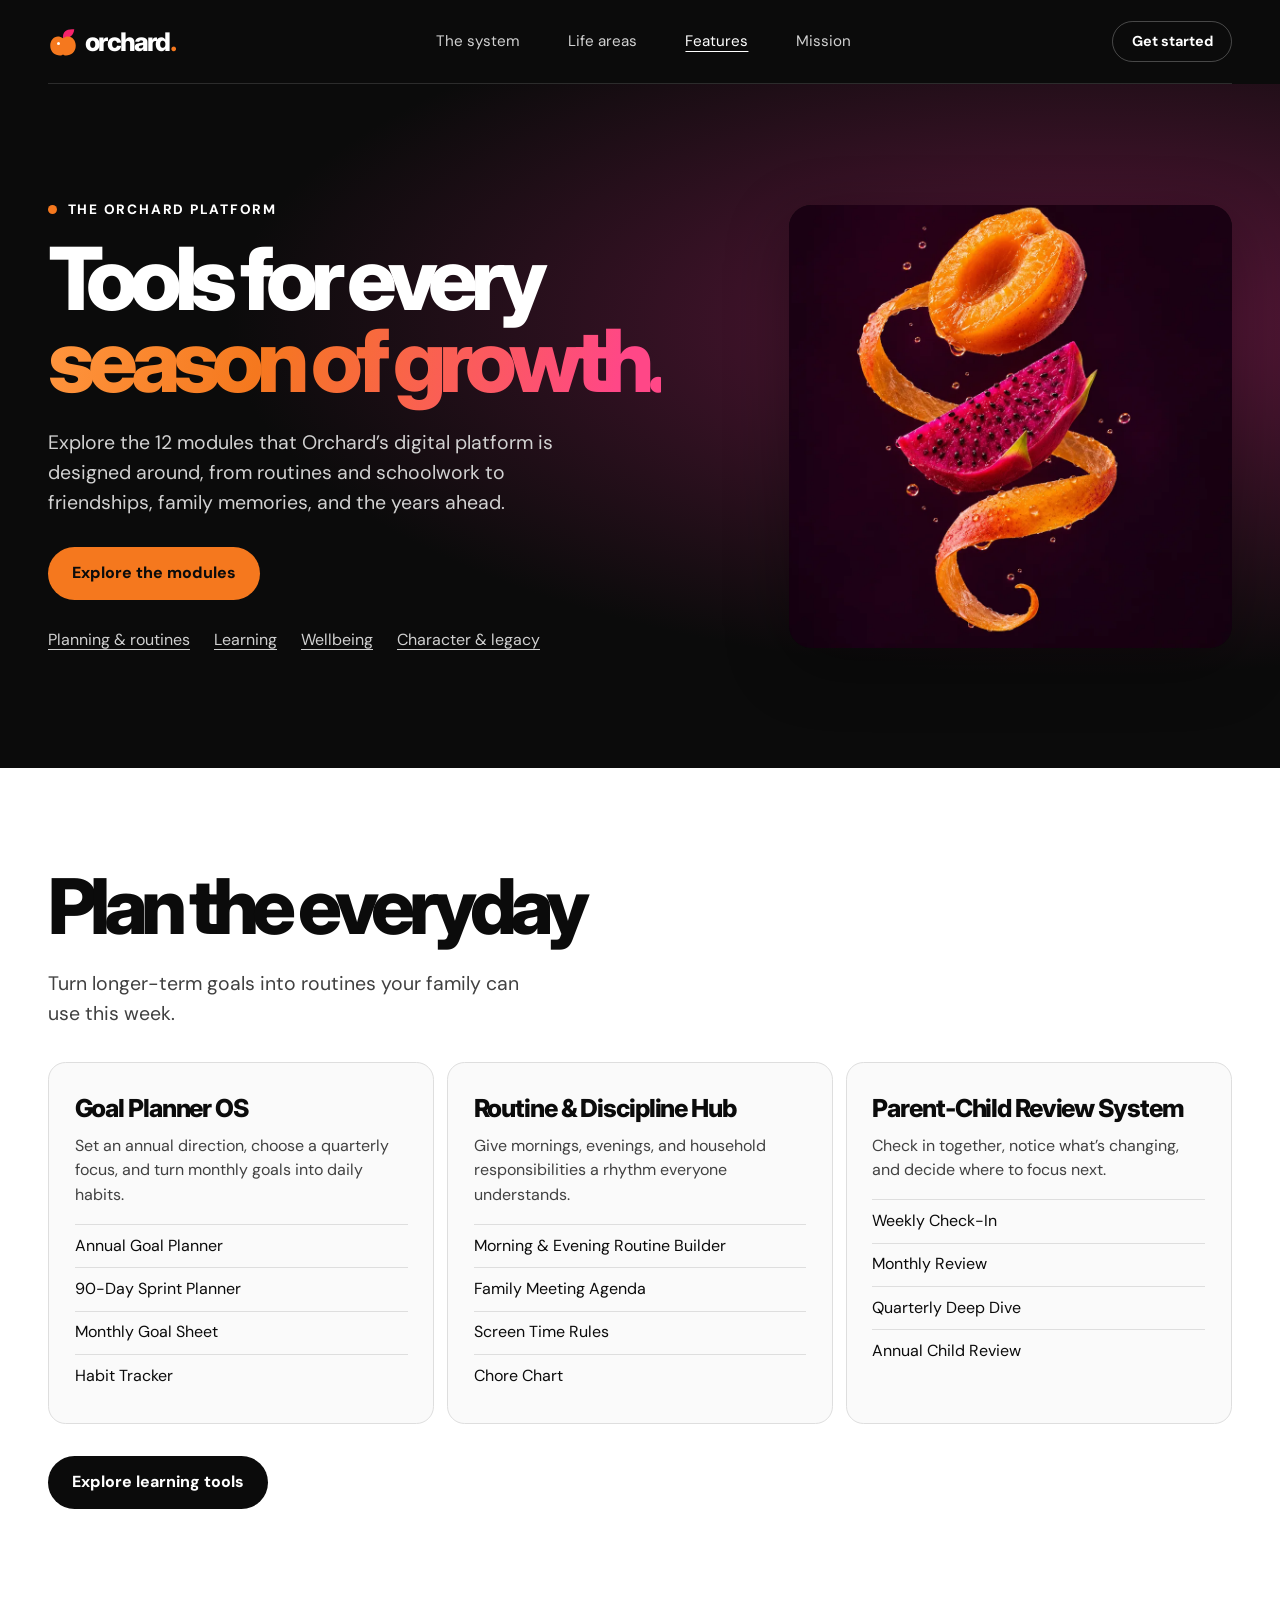
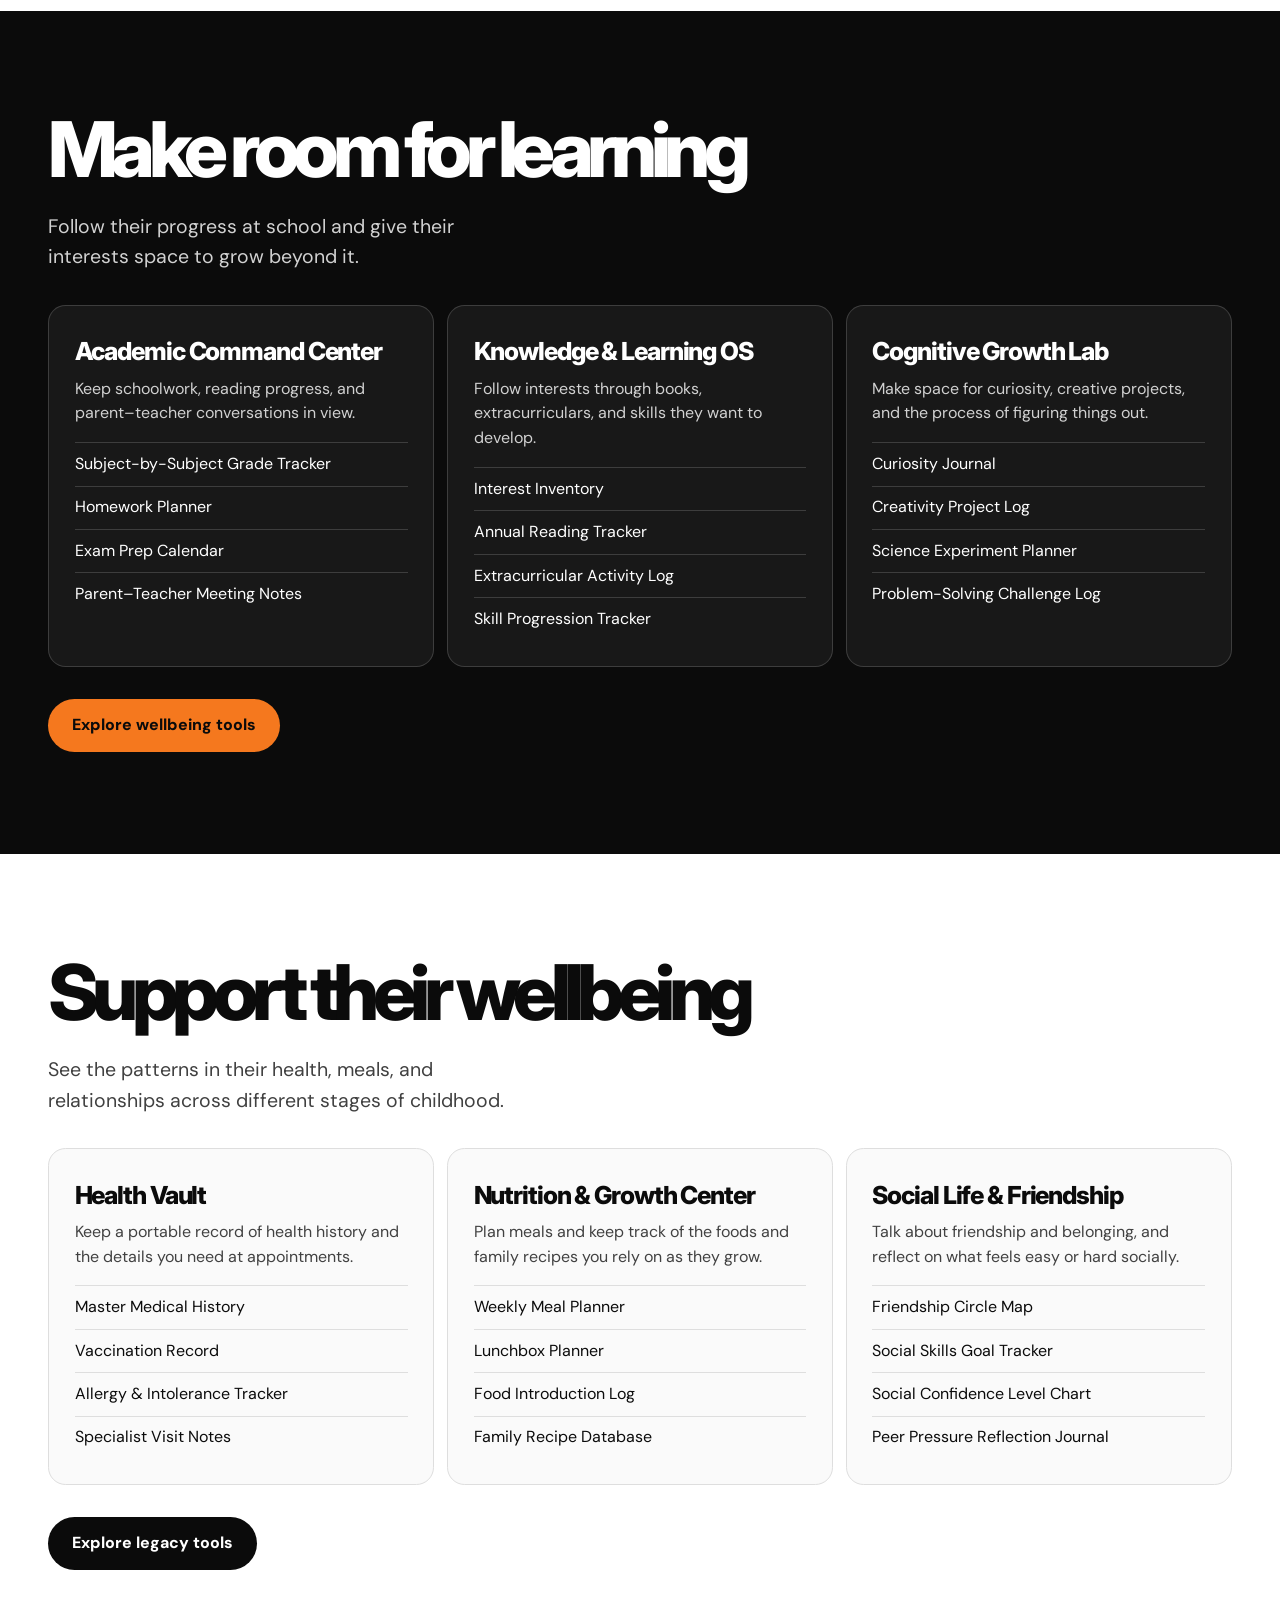
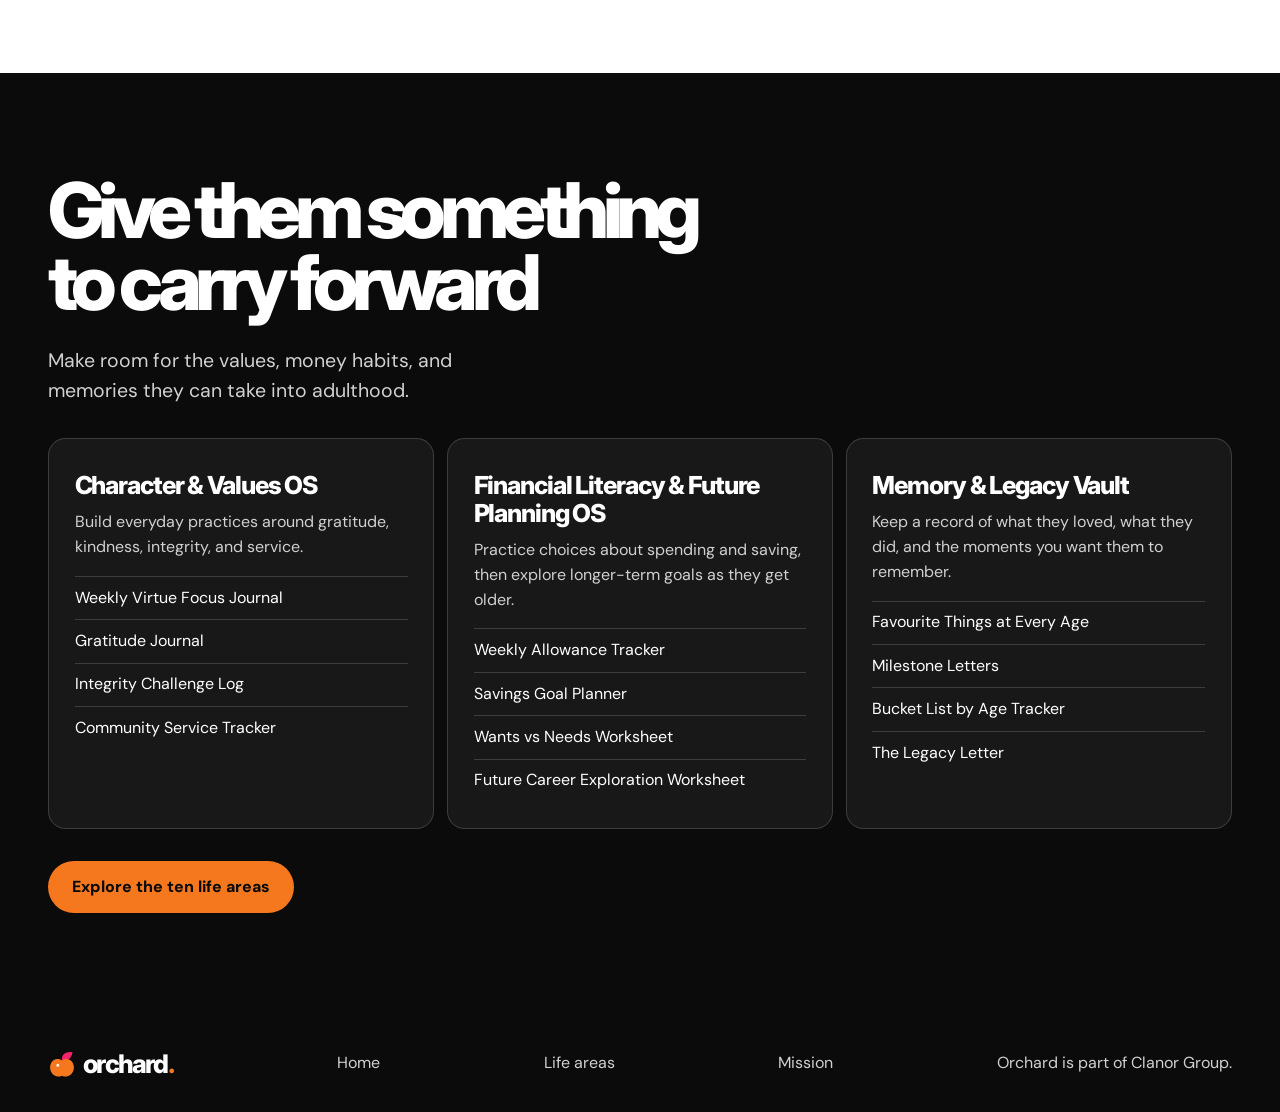
==== commit 244ada0d: "Polish Orchard portal entry and sign-in artwork" ====
--- a/features.html
+++ b/features.html
@@ -16,7 +16,7 @@
   <header class="top wrap" id="top">
     <a class="brand" href="./" aria-label="Orchard home"><img src="assets/mark.svg" alt="" width="30" height="30">orchard<span>.</span></a>
     <nav aria-label="Main navigation"><a class="desktop-link" href="./#system">The system</a><a href="life-areas.html">Life areas</a><a href="features.html" aria-current="page">Features</a><a href="mission.html">Mission</a></nav>
-    <a class="nav-action" href="/portal/">Open portal</a>
+    <a class="nav-action" href="/portal/">Get started</a>
   </header>
   <main>
     <section class="feature-hero" aria-labelledby="features-title">
